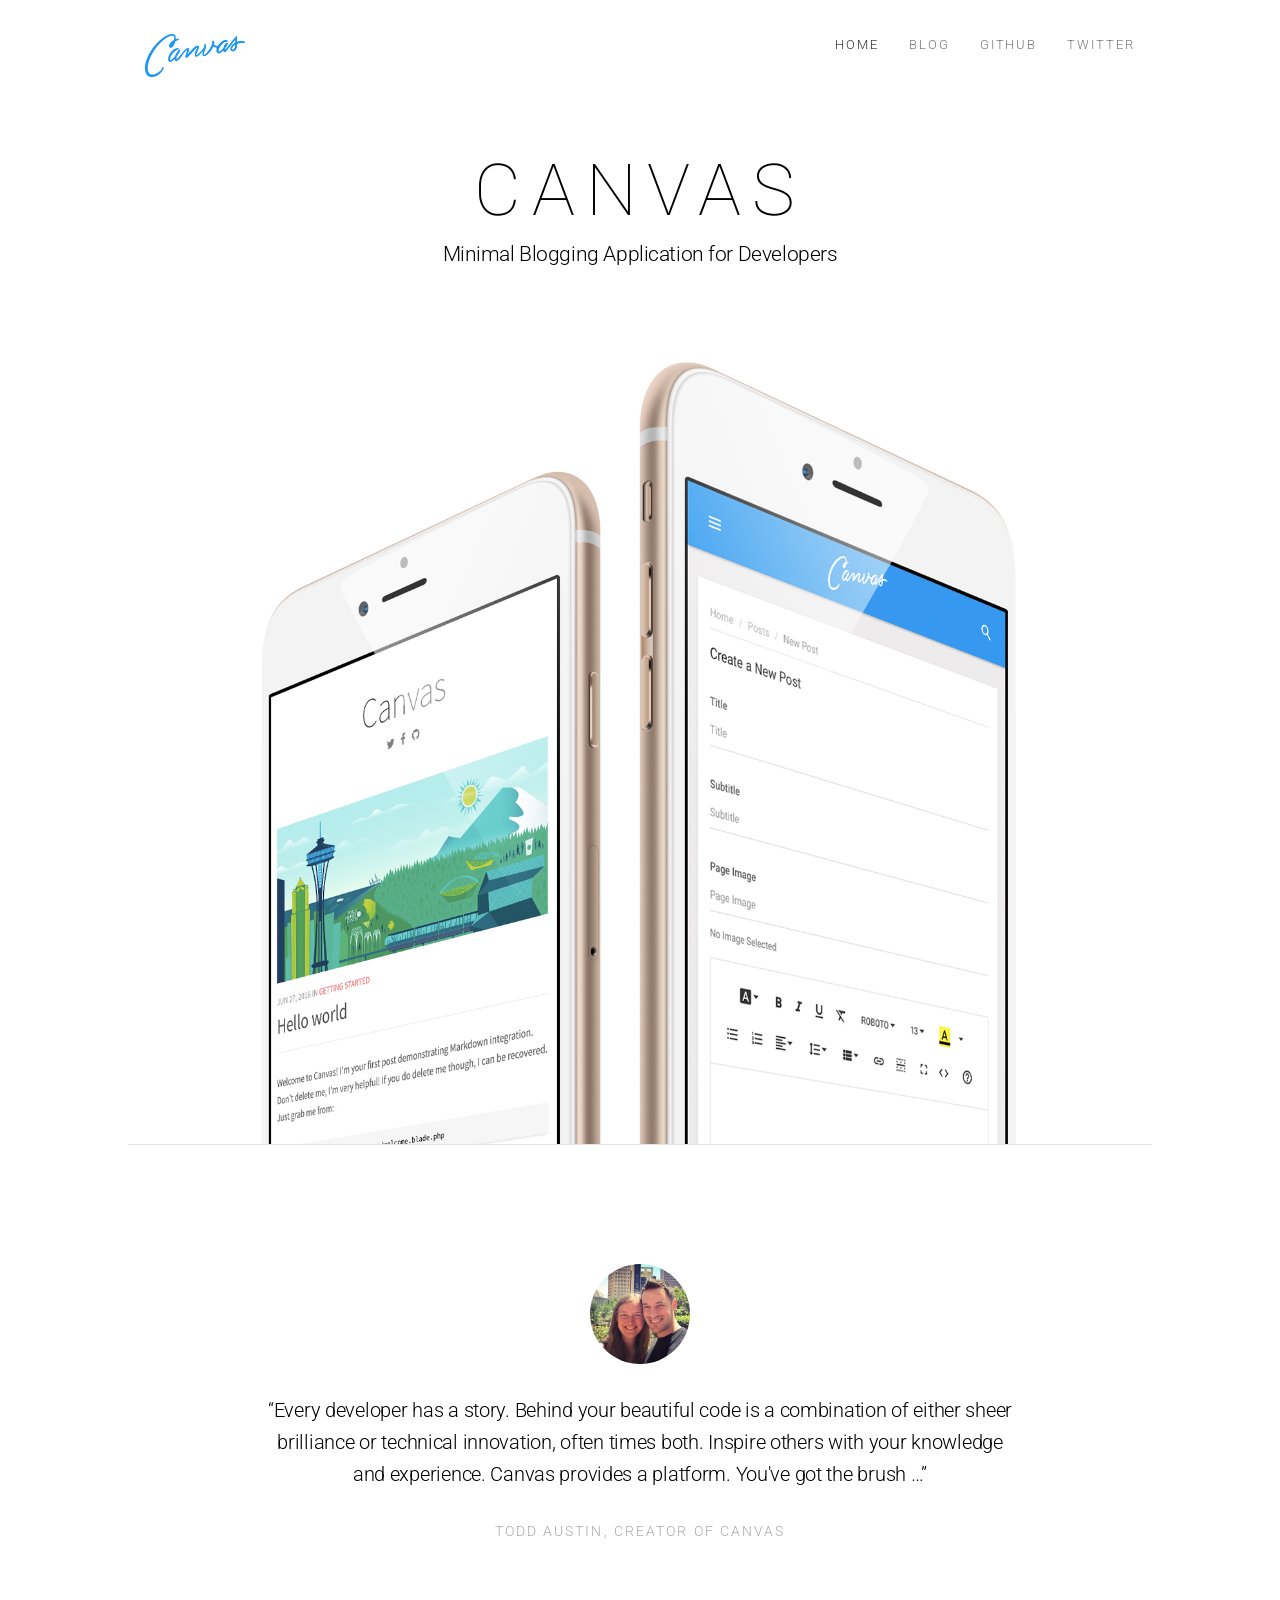
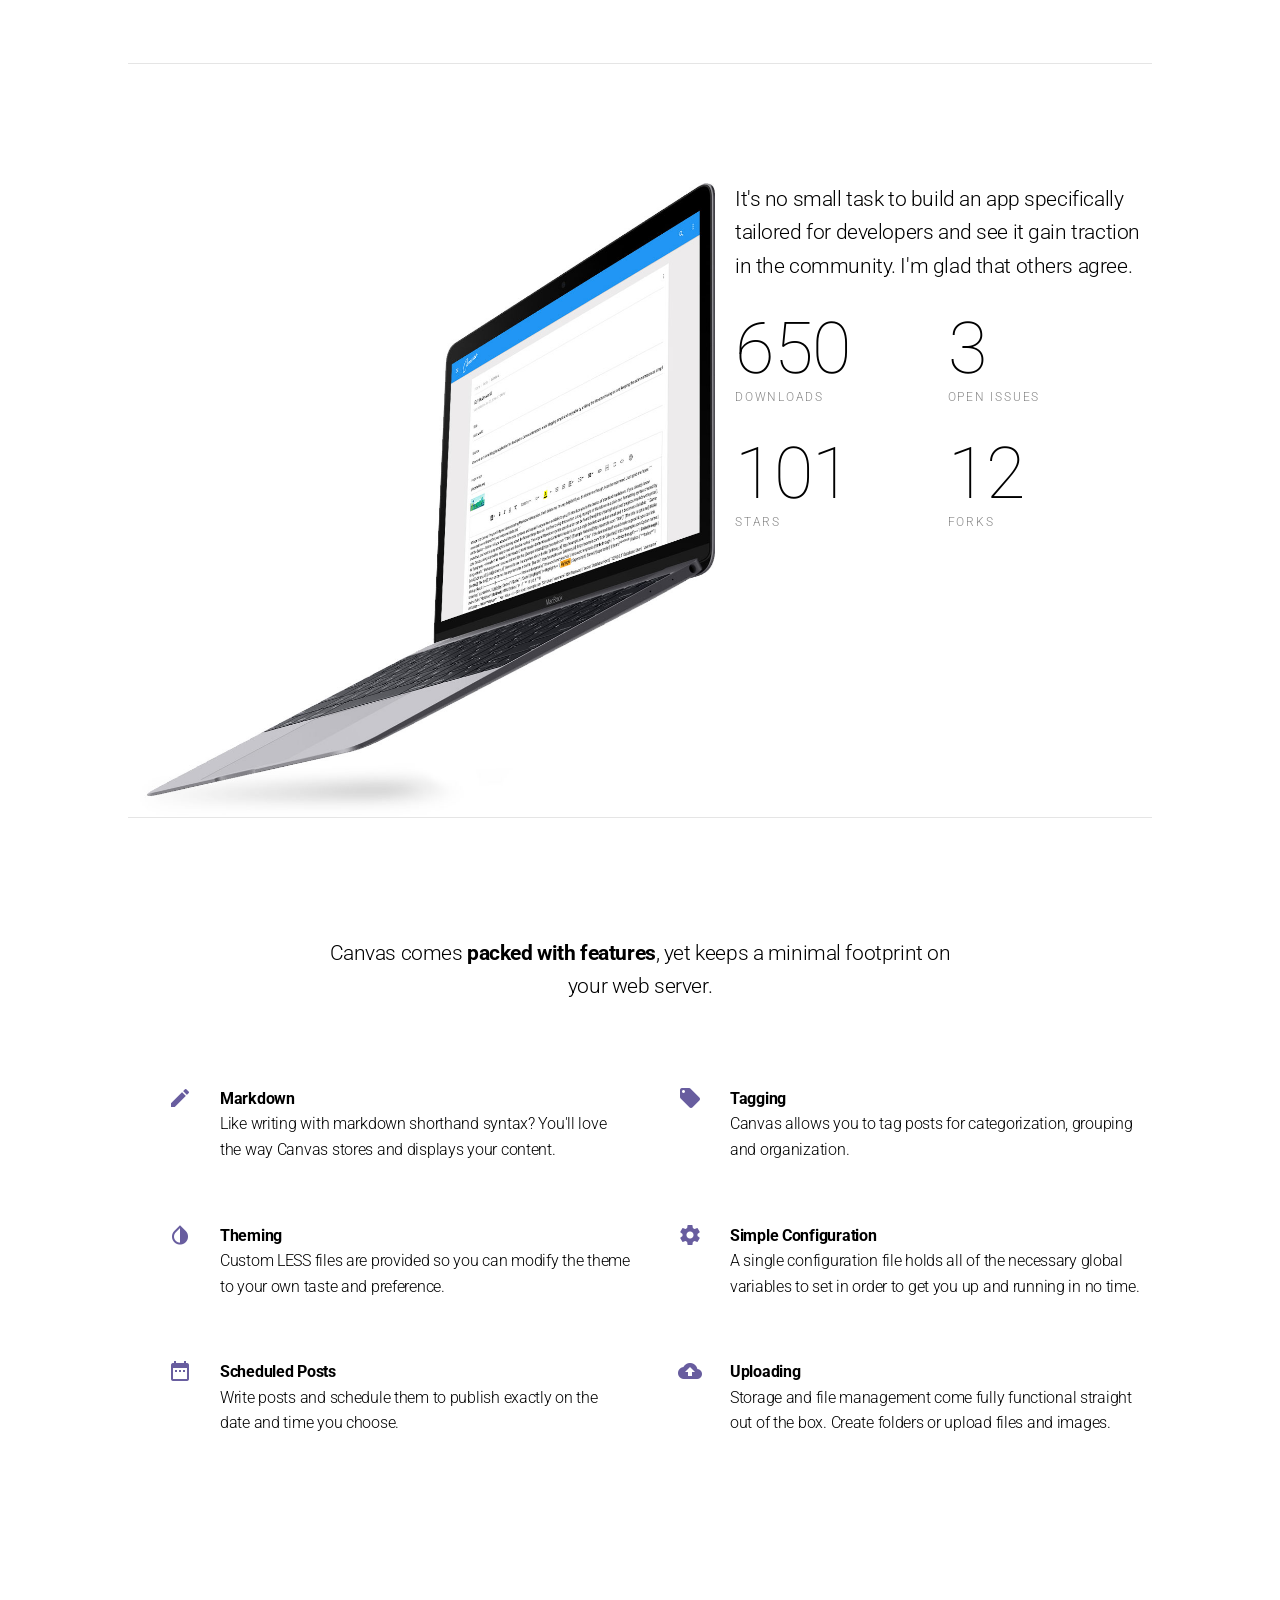
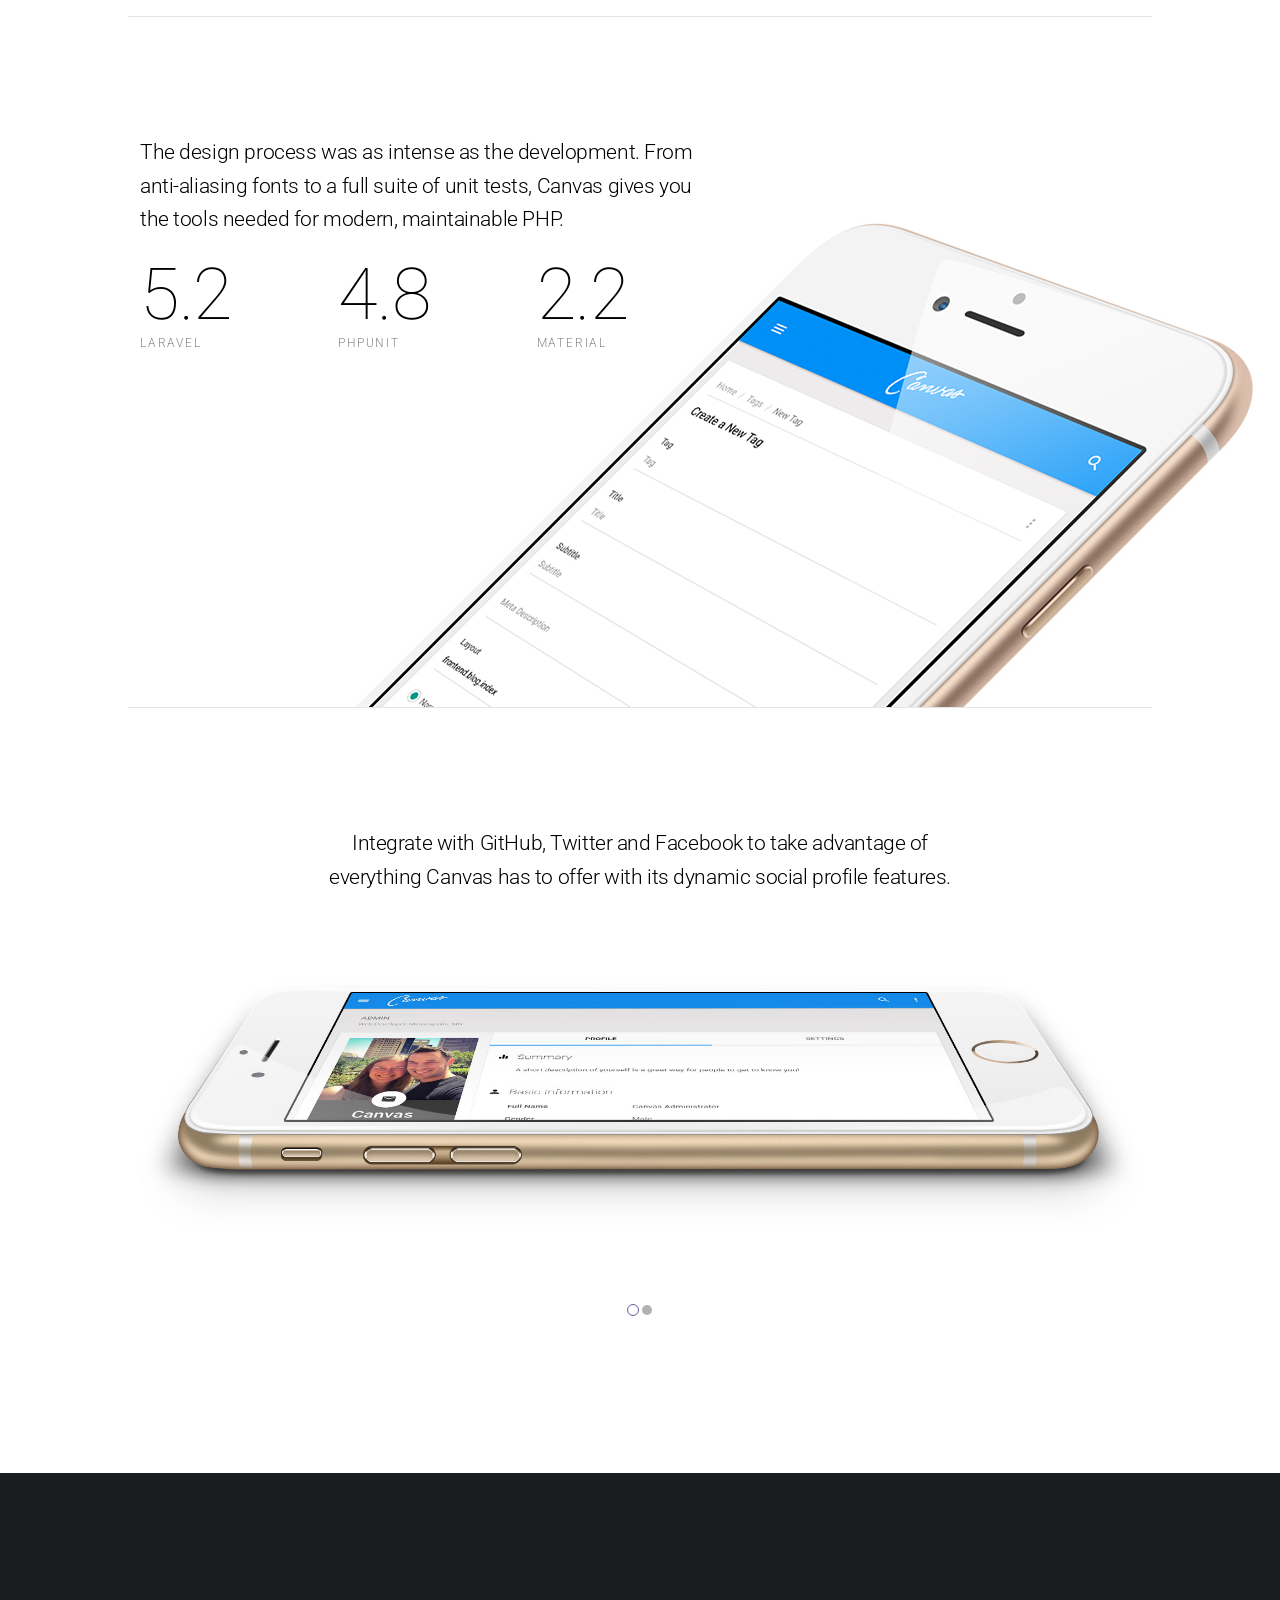
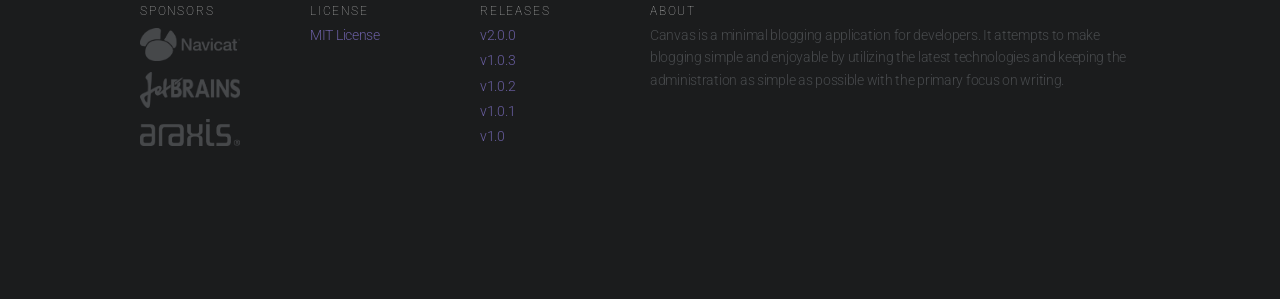
==== index.html @ 2477487a "Adds ga tracking code" ====
<!DOCTYPE html>
<html lang="en">
<head>
    <meta charset="utf-8">
    <meta http-equiv="X-UA-Compatible" content="IE=edge">
    <meta name="viewport" content="width=device-width, initial-scale=1, user-scalable=no">
    <meta name="description" content="">
    <meta name="keywords" content="">
    <meta name="author" content="Todd Austin">
    <title>Canvas</title>
    <link href="http://fonts.googleapis.com/css?family=Roboto:100,300,400,700" rel="stylesheet">
    <link href="https://fonts.googleapis.com/icon?family=Material+Icons" rel="stylesheet">
    <link href="css/toolkit-minimal.css" rel="stylesheet">
    <link href="css/application-minimal.css" rel="stylesheet">
</head>
<body>
<nav class="dt qf py tu eu app-navbar">
    <div class="e">
        <div class="pv">
            <button type="button" class="pz collapsed p-x-0" data-toggle="collapse" data-target="#navbar-collapse">
                <span class="ee">Toggle navigation</span>
                <span class="qa"></span>
                <span class="qa"></span>
                <span class="qa"></span>
            </button>
            <a class="l" href="http://austintoddj.github.io/Canvas">
                <img src="img/canvas-logo.gif" style="width: 100px">
            </a>
        </div>
        <div class="pw collapse" id="navbar-collapse">
            <ul class="nav navbar-nav pk">
                <li class="active">
                    <a href="http://austintoddj.github.io/Canvas">Home</a>
                </li>
                <li>
                    <a href="http://toddaustin.io/blog">Blog</a>
                </li>
                <li>
                    <a href="http://github.com/austintoddj/Canvas">GitHub</a>
                </li>
                <li>
                    <a href="http://twitter.com/austintoddj">Twitter</a>
                </li>
            </ul>
        </div>
    </div>
</nav>
<div class="k m">
    <div class="e eq">
        <h1 class="apd aqy eu x">Canvas</h1>
        <p class="ak ah anf">Minimal Blogging Application for Developers</p>
        <img src="img/iphones.jpg">
    </div>
</div>
<div class="k aou">
    <div class="e eq t" data-transition="entrance">
        <blockquote class="aqr">
            <img class="ed" src="img/todd.jpg">
            <p>
                “Every developer has a story. Behind your beautiful code is a combination of either sheer brilliance or technical
                innovation, often times both. Inspire others with your knowledge and experience. Canvas provides a platform.
                You've got the brush &hellip;”
            </p>
            <cite>Todd Austin, Creator of Canvas</cite>
        </blockquote>
    </div>
</div>
<div class="k aou ams o">
    <div class="e">
        <div class="c">
            <div class="gp gk">
                <img
                        src="img/macbook-perspective.jpg"
                        class="v"
                        data-transition="entrance">
                <hr class="alp ah amb ul">
            </div>
            <div class="gh gk ta tb">
                <p class="ak">
                    It's no small task to build an app specifically tailored for developers and see it gain traction in the community. I'm glad
                    that others agree.
                </p>
                <div class="c ami">
                    <div class="gj">
                        <div class="ars">
                            <h1 class="aqg apd">650</h1>
                            <span class="aqh">Downloads</span>
                        </div>
                    </div>
                    <div class="gj">
                        <div class="ars">
                            <h1 class="aqg apd">3</h1>
                            <span class="aqh">Open Issues</span>
                        </div>
                    </div>
                </div>
                <div class="c vc">
                    <div class="gj ah">
                        <div class="ars">
                            <h1 class="aqg apd">101</h1>
                            <span class="aqh">Stars</span>
                        </div>
                    </div>
                    <div class="gj ah">
                        <div class="ars">
                            <h1 class="aqg apd">12</h1>
                            <span class="aqh">Forks</span>
                        </div>
                    </div>
                </div>
            </div>
        </div>
    </div>
</div>
<div class="k aou">
    <div class="e">
        <div class="c">
            <div class="gs kj eq ah">
                <p class="ak amb">Canvas comes <strong>packed with features</strong>, yet keeps a minimal footprint on your web server.</p>
            </div>
        </div>
        <div class="c">
            <div class="gk">
                <ul class="do">
                    <li class="ah">
                        <div class="apw ew">
                            <span class="a adc"><i class="material-icons" style="color: rgb(104,93,159)">edit</i></span>
                        </div>
                        <p class="apv alr"><strong>Markdown</strong></p>
                        <p class="apv">
                            Like writing with markdown shorthand syntax? You'll love the way Canvas stores and displays your content.
                        </p>
                    </li>
                    <li class="ah">
                        <div class="apw ew">
                            <span class="a adc"><i class="material-icons" style="color: rgb(104,93,159)">invert_colors</i></span>
                        </div>
                        <p class="apv alr"><strong>Theming</strong></p>
                        <p class="apv">
                            Custom LESS files are provided so you can modify the theme to your own taste and preference.
                        </p>
                    </li>
                    <li class="ah">
                        <div class="apw ew">
                            <span class="a acy"><i class="material-icons" style="color: rgb(104,93,159)">date_range</i></span>
                        </div>
                        <p class="apv alr"><strong>Scheduled Posts</strong></p>
                        <p class="apv">
                            Write posts and schedule them to publish exactly on the date and time you choose.
                        </p>
                    </li>
                </ul>
            </div>
            <div class="gk">
                <ul class="do">
                    <li class="ah">
                        <div class="apw ew">
                            <span class="a yw"><i class="material-icons" style="color: rgb(104,93,159)">local_offer</i></span>
                        </div>
                        <p class="apv alr"><strong>Tagging</strong></p>
                        <p class="apv">
                            Canvas allows you to tag posts for categorization, grouping and organization.
                        </p>
                    </li>
                    <li class="ah">
                        <div class="apw ew">
                            <span class="a acy"><i class="material-icons" style="color: rgb(104,93,159)">settings</i></span>
                        </div>
                        <p class="apv alr"><strong>Simple Configuration</strong></p>
                        <p class="apv">
                            A single configuration file holds all of the necessary global variables to set in order to
                            get you up and running in no time.
                        </p>
                    </li>
                    <li class="ah">
                        <div class="apw ew">
                            <span class="a aay"><i class="material-icons" style="color: rgb(104,93,159)">cloud_upload</i></span>
                        </div>
                        <p class="apv alr"><strong>Uploading</strong></p>
                        <p class="apv">
                            Storage and file management come fully functional straight out of the box. Create
                            folders or upload files and images.
                        </p>
                    </li>
                </ul>
            </div>
        </div>
    </div>
</div>
<div class="k aou aoq ams q">
    <div class="e">
        <div class="c alh">
            <div class="go ta tb">
                <p class="ak">
                    The design process was as intense as the development. From anti-aliasing fonts to a full suite of
                    unit tests, Canvas gives you the tools needed for modern, maintainable PHP.
                </p>
                <div class="c">
                    <div class="gb">
                        <div class="ars">
                            <h1 class="aqg apd">5.2</h1>
                            <span class="aqh">Laravel</span>
                        </div>
                    </div>
                    <div class="gb">
                        <div class="ars">
                            <h1 class="aqg apd">4.8</h1>
                            <span class="aqh">PHPUnit</span>
                        </div>
                    </div>
                    <div class="gb">
                        <div class="ars">
                            <h1 class="aqg apd">2.2</h1>
                            <span class="aqh">Material</span>
                        </div>
                    </div>
                </div>
            </div>
        </div>
    </div>
    <div class="ep r">
        <img src="img/iphone-reverse-perspective.jpg" class="u" data-transition="entrance">
    </div>
</div>
<div class="k aou amt amq amr">
    <div id="carousel-example-generic-2" class="carousel dr slide" data-ride="carousel">
        <ol class="carousel-indicators">
            <li data-target="#carousel-example-generic-2" data-slide-to="0" class="active"></li>
            <li data-target="#carousel-example-generic-2" data-slide-to="1"></li>
        </ol>
        <div class="ea" role="listbox">
            <div class="item active">
                <div class="k">
                    <div class="e">
                        <div class="c">
                            <div class="gs kj">
                                <p class="ak amb eq">
                                    Integrate with GitHub, Twitter and Facebook to take advantage of everything 
                                    Canvas has to offer with its dynamic social profile features.
                                </p>
                            </div>
                        </div>
                        <img class="dy amk p" src="img/iphone-flat-profile.jpg">
                    </div>
                </div>
            </div>
            <div class="item">
                <div class="k">
                    <div class="e">
                        <div class="c">
                            <div class="gs kj">
                                <p class="ak amb eq">
                                    A better experience with every touch. Canvas is custom tailored to fit on any and
                                    every device on the market. Let your fingers do the talking.
                                </p>
                            </div>
                        </div>
                        <img class="dy amk p" src="img/iphone-flat-uploads.jpg">
                    </div>
                </div>
            </div>
        </div>
        <a class="left ua" href="#carousel-example-generic-2" role="button" data-slide="prev">
            <span class="a vk" aria-hidden="true"></span>
            <span class="ee">Previous</span>
        </a>
        <a class="right ua" href="#carousel-example-generic-2" role="button" data-slide="next">
            <span class="a vl" aria-hidden="true"></span>
            <span class="ee">Next</span>
        </a>
    </div>
</div>
<div class="k s">
    <div class="e">
        <div class="c">
            <div class="fu ag">
                <ul class="fh sv">
                    <li><h6 class="eu">Sponsors</h6></li>
                    <li>
                        <a href="http://www.navicat.com" target="_blank"><img src="img/navicat-premium.png" width="100" style="margin-top: 4px"></a>
                    </li>
                    <li>
                        <a href="http://www.jetbrains.com" target="_blank"><img src="img/jetBrains.png" width="100" style="margin-top: 8px"></a>
                    </li>
                    <li>
                        <a href="http://www.araxis.com" target="_blank"><img src="img/araxis-professional.png" width="100" style="margin-top: 8px"></a>
                    </li>
                </ul>
            </div>
            <div class="fu ag">
                <ul class="fh sv">
                    <li><h6 class="eu">License</h6></li>
                    <li><a href="https://opensource.org/licenses/MIT" target="_blank">MIT License</a></li>
                </ul>
            </div>
            <div class="fu ag">
                <ul class="fh sv">
                    <li><h6 class="eu">Releases</h6></li>
                    <li><a href="https://github.com/austintoddj/Canvas/releases/tag/v2.0.0">v2.0.0</a></li>
                    <li><a href="https://github.com/austintoddj/Canvas/releases/tag/v1.0.3">v1.0.3</a></li>
                    <li><a href="https://github.com/austintoddj/Canvas/releases/tag/v1.0.2">v1.0.2</a></li>
                    <li><a href="https://github.com/austintoddj/Canvas/releases/tag/v1.0.1">v1.0.1</a></li>
                    <li><a href="https://github.com/austintoddj/Canvas/releases/tag/v1.0">v1.0</a></li>
                </ul>
            </div>
            <div class="gk">
                <h6 class="eu">About</h6>
                <p>Canvas is a minimal blogging application for developers. It attempts to make blogging simple and enjoyable by utilizing the latest technologies and keeping the administration as simple as possible with the primary focus on writing.</p>
            </div>
        </div>
    </div>
</div>
<script src="js/jquery.min.js"></script>
<script src="js/toolkit.js"></script>
<script src="js/application.js"></script>
<script>
  (function(i,s,o,g,r,a,m){i['GoogleAnalyticsObject']=r;i[r]=i[r]||function(){
  (i[r].q=i[r].q||[]).push(arguments)},i[r].l=1*new Date();a=s.createElement(o),
  m=s.getElementsByTagName(o)[0];a.async=1;a.src=g;m.parentNode.insertBefore(a,m)
  })(window,document,'script','https://www.google-analytics.com/analytics.js','ga');

  ga('create', 'UA-80244014-1', 'auto');
  ga('send', 'pageview');

</script>
</body>
</html>
---- css/application-minimal.css ----
/*
 * Minimal Application level overrides
 * (things that dont make sense in a toolkit :)
 * copyright @colossal 2015
 */

.k {
 overflow: hidden;
}


/* navbar */
.app-navbar {
  font-size: 13px;
  letter-spacing: .15em;
}
.app-navbar .l {
  font-size: 13px;
}


/* intro block */
.m {
  padding-top: 20px;
}
.m img {
  width: 80%;
  margin-bottom: -45%;
}

/* block img */
.n img,
.o img {
  width: 100%;
}
@media (max-width: 480px) {
  .p {
    transform: scale(1.5) !important;
  }
}

/* stats hr */
.o hr {
  width: calc(80% + 60px);
}

/* design block */
.q > .e > .c {
  z-index: 2;
}

.r {
  margin-top: -60px;
  margin-left: -450px;
  float: left;
  width: 100%;
}

@media (min-width: 768px) {
  .r {
    margin-top: -220px;
    margin-left: 0;
  }
}

/* footer block */
.s {
  background-color: rgb(27, 28, 29);
  color: #444;
  color: rgba(116, 119, 123, .5);
}


/* transforms */
.t {
  -webkit-transform: translateY(15px);
      -ms-transform: translateY(15px);
          transform: translateY(15px);
}
.u {
  -webkit-transform: translateY(50px);
      -ms-transform: translateY(50px);
          transform: translateY(50px);
}
.v {
  -webkit-transform: translateY(5%);
      -ms-transform: translateY(5%);
          transform: translateY(5%);
}
.w {
  -webkit-transform: translateY(10%);
      -ms-transform: translateY(10%);
          transform: translateY(10%);
}


/* brand */

@media (max-width: 400px) {
  .x {
    font-size: 46px !important;
  }
}
@media (max-width: 350px) {
  .x {
    font-size: 42px !important;
  }
}
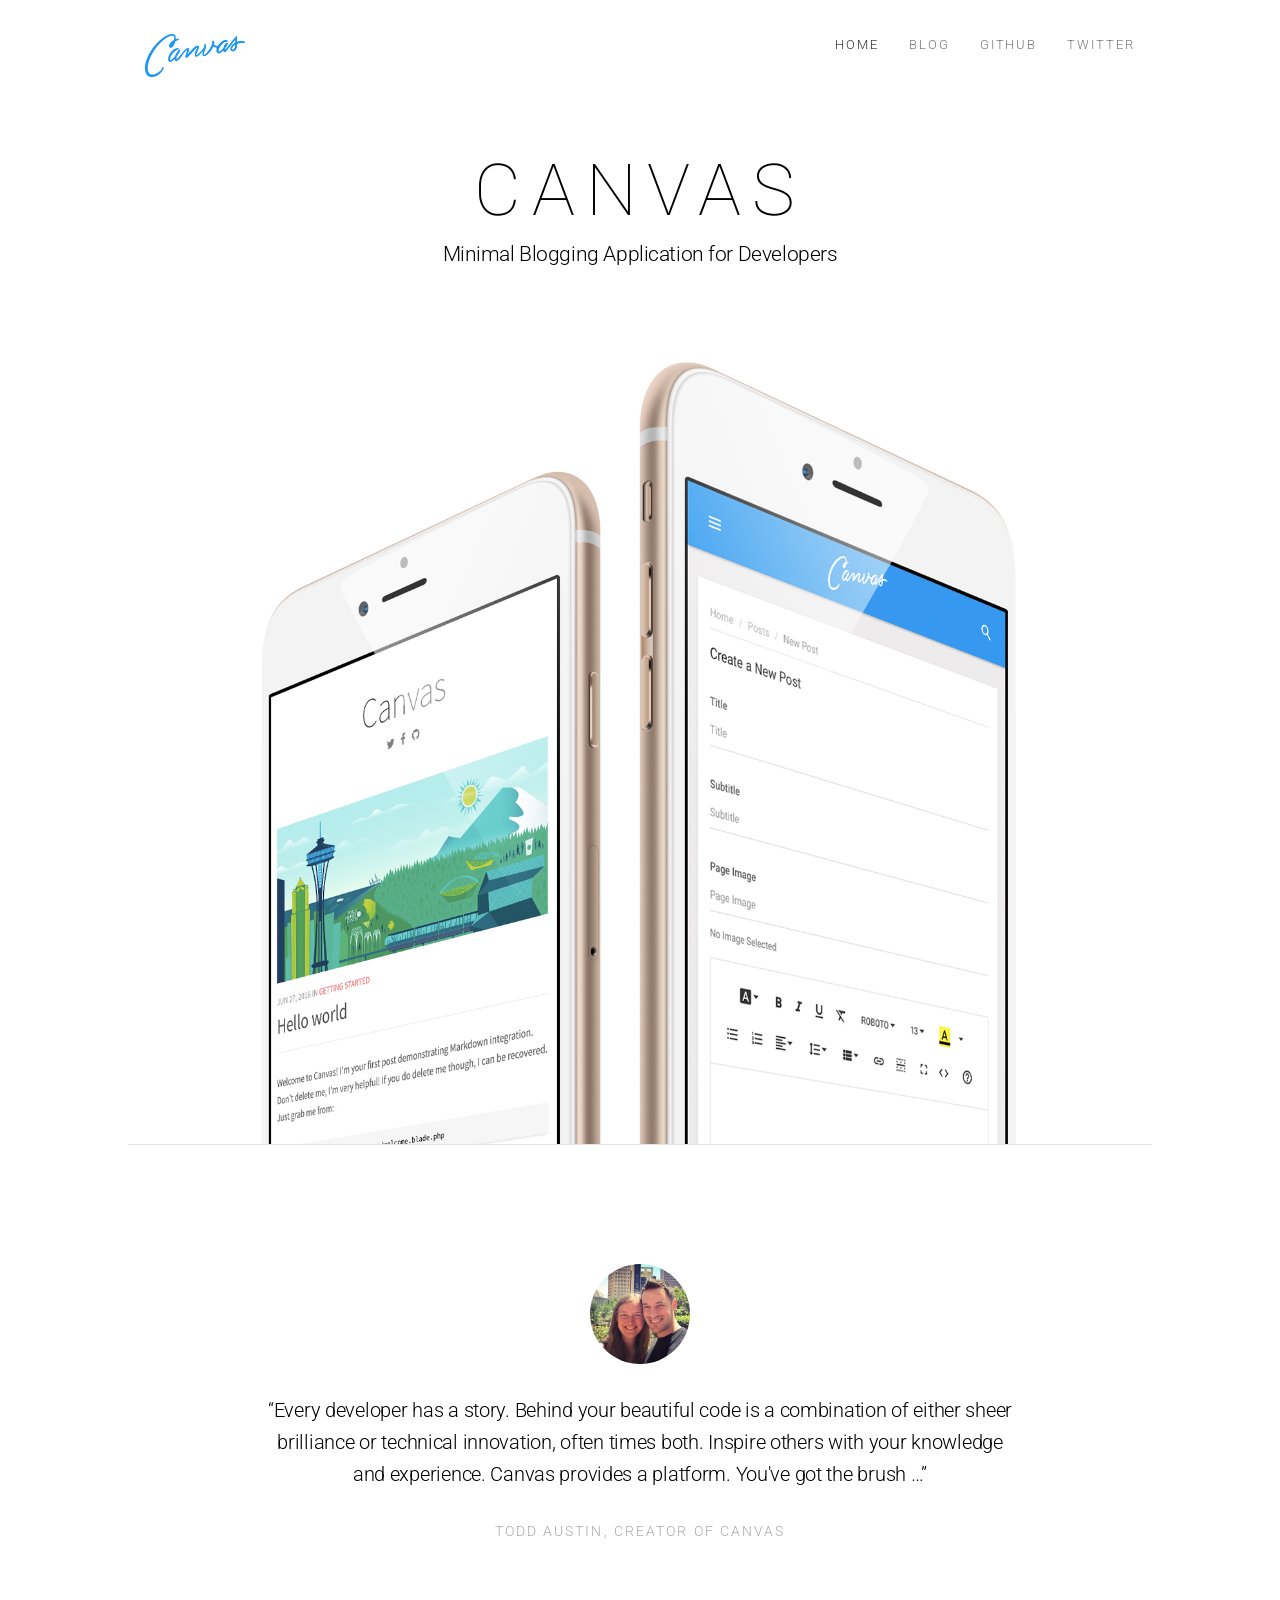
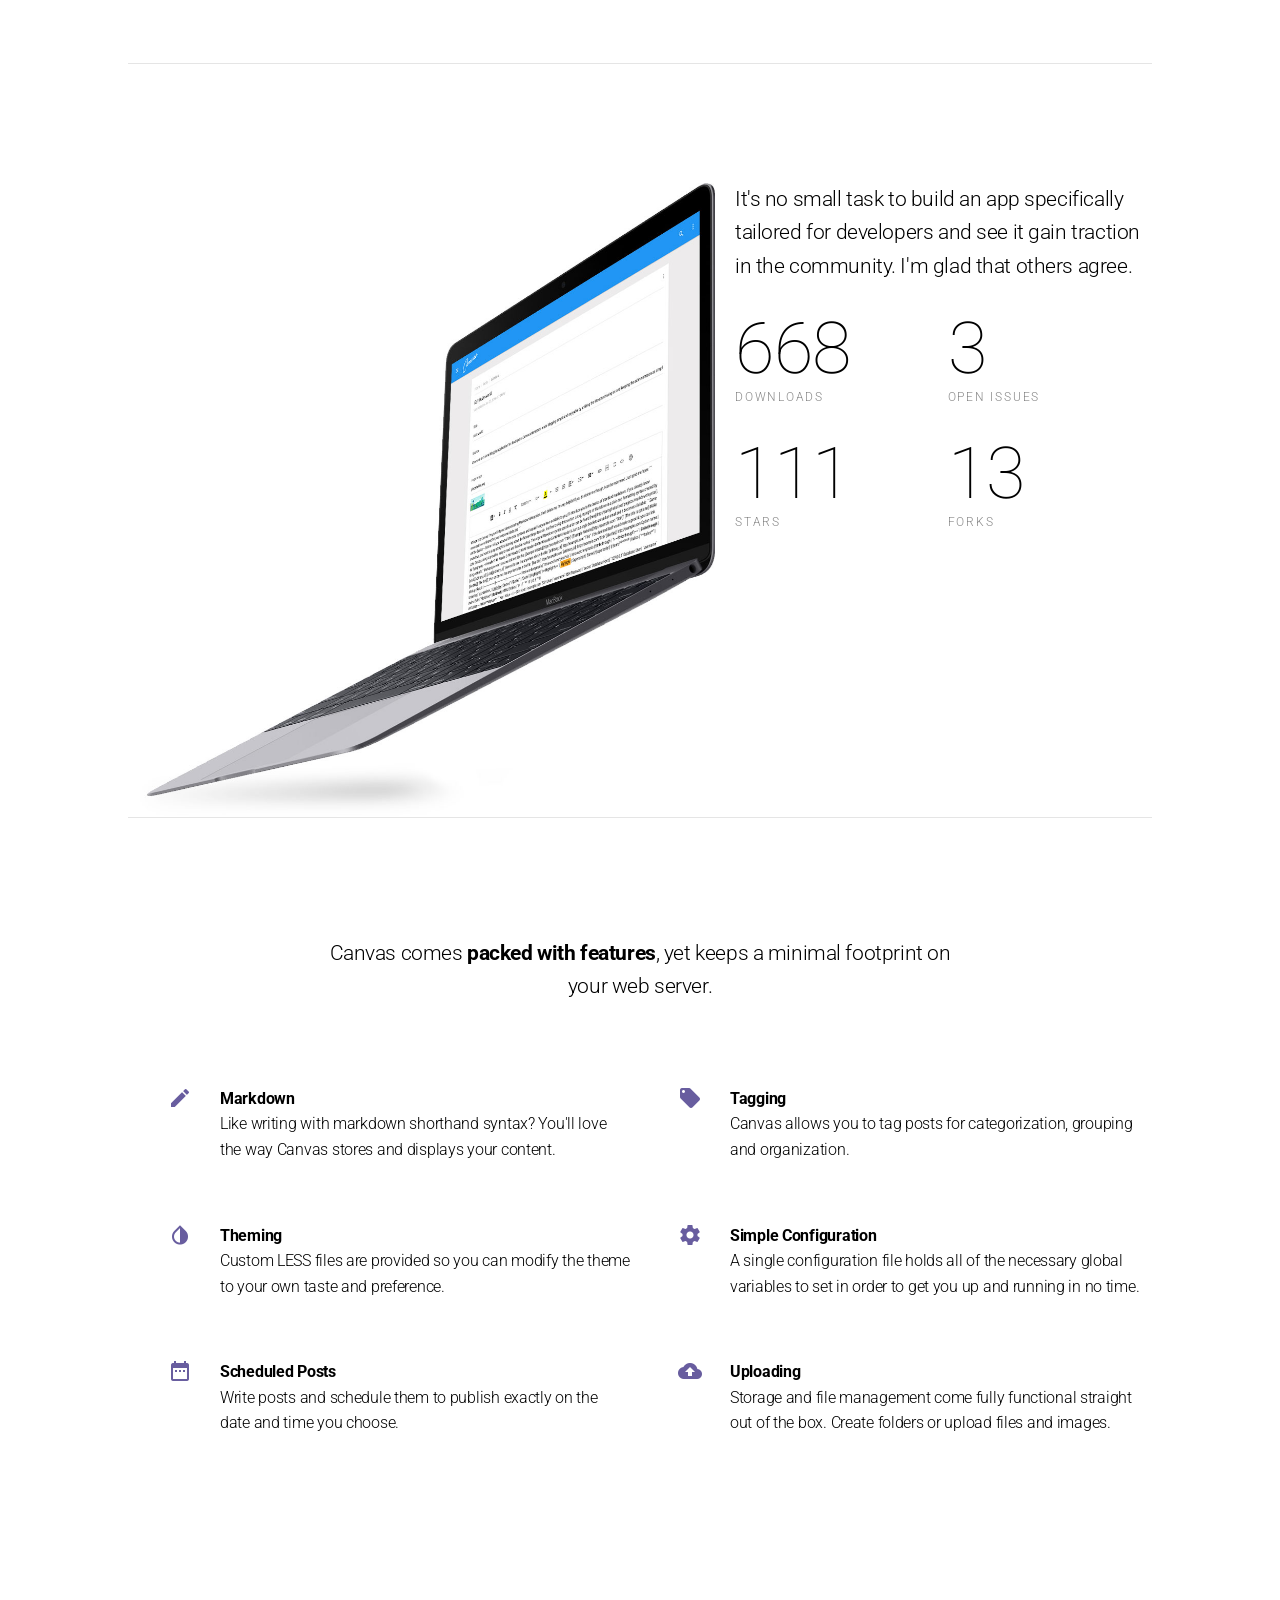
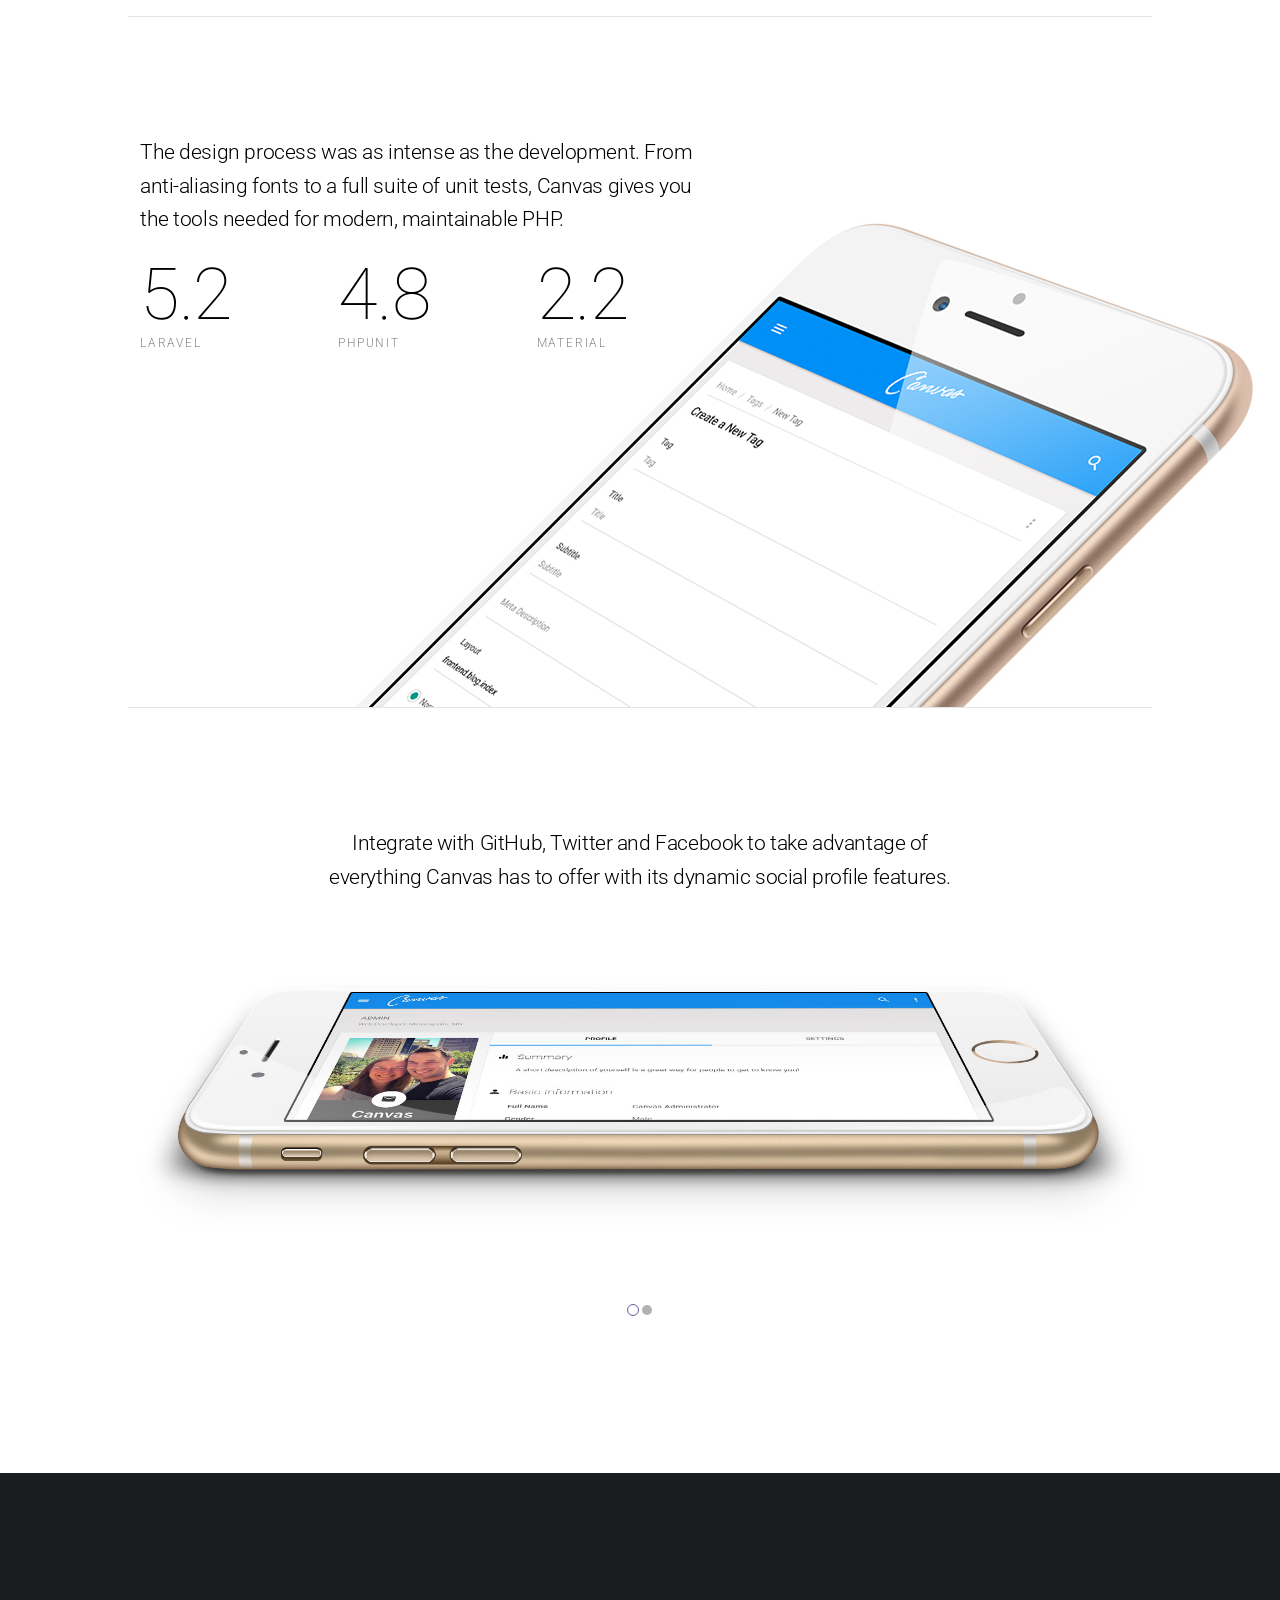
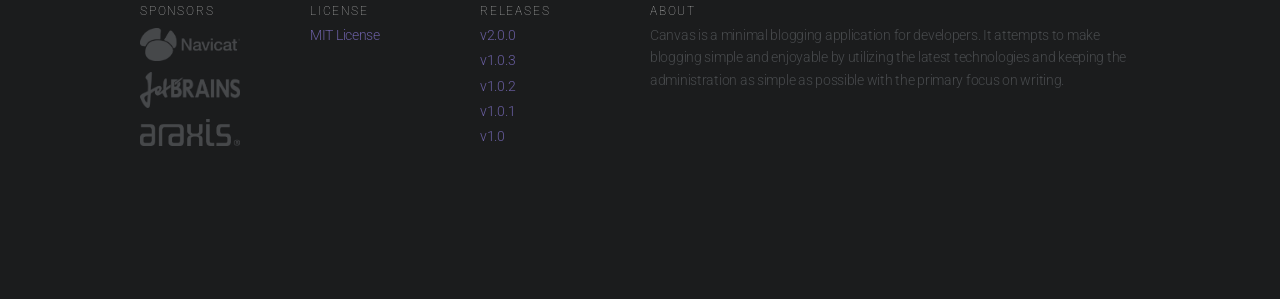
==== commit c6351b9f: "Update index.html" ====
--- a/index.html
+++ b/index.html
@@ -83,7 +83,7 @@
                 <div class="c ami">
                     <div class="gj">
                         <div class="ars">
-                            <h1 class="aqg apd">650</h1>
+                            <h1 class="aqg apd">668</h1>
                             <span class="aqh">Downloads</span>
                         </div>
                     </div>
@@ -97,13 +97,13 @@
                 <div class="c vc">
                     <div class="gj ah">
                         <div class="ars">
-                            <h1 class="aqg apd">101</h1>
+                            <h1 class="aqg apd">111</h1>
                             <span class="aqh">Stars</span>
                         </div>
                     </div>
                     <div class="gj ah">
                         <div class="ars">
-                            <h1 class="aqg apd">12</h1>
+                            <h1 class="aqg apd">13</h1>
                             <span class="aqh">Forks</span>
                         </div>
                     </div>
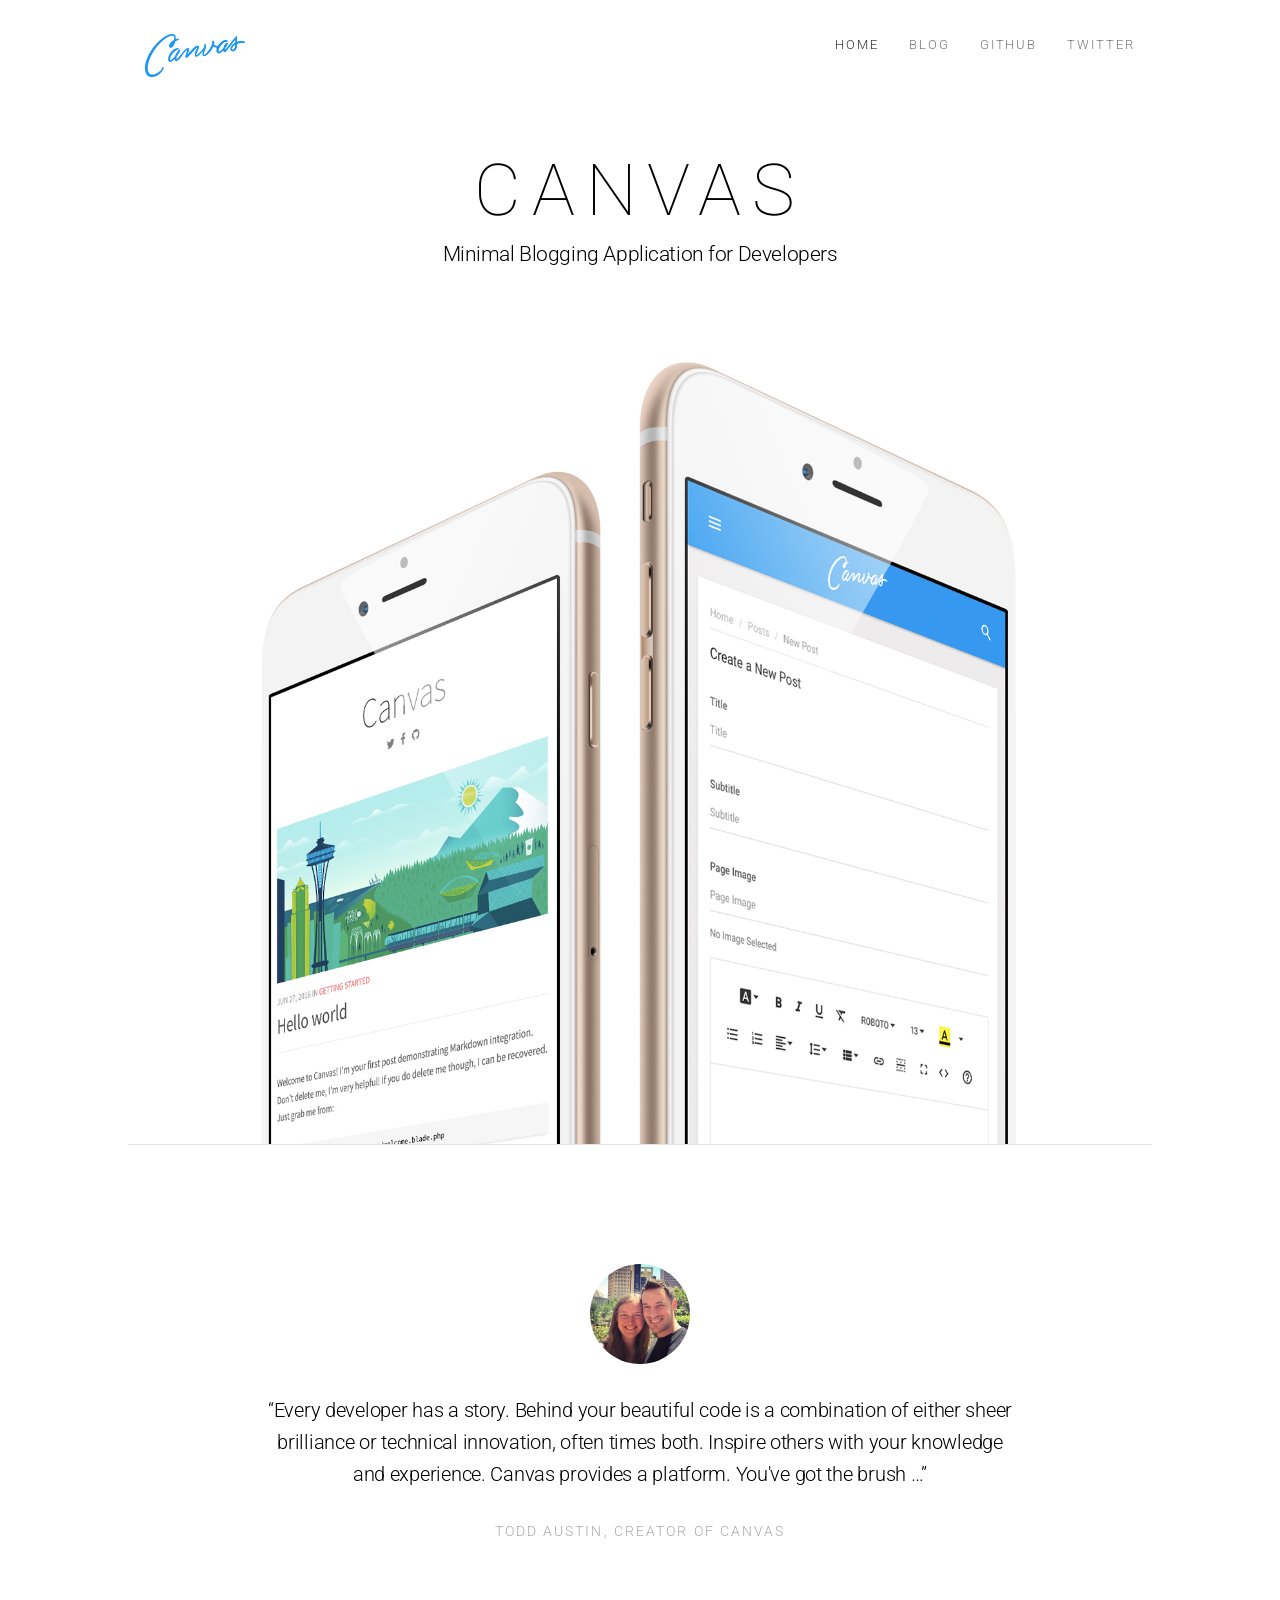
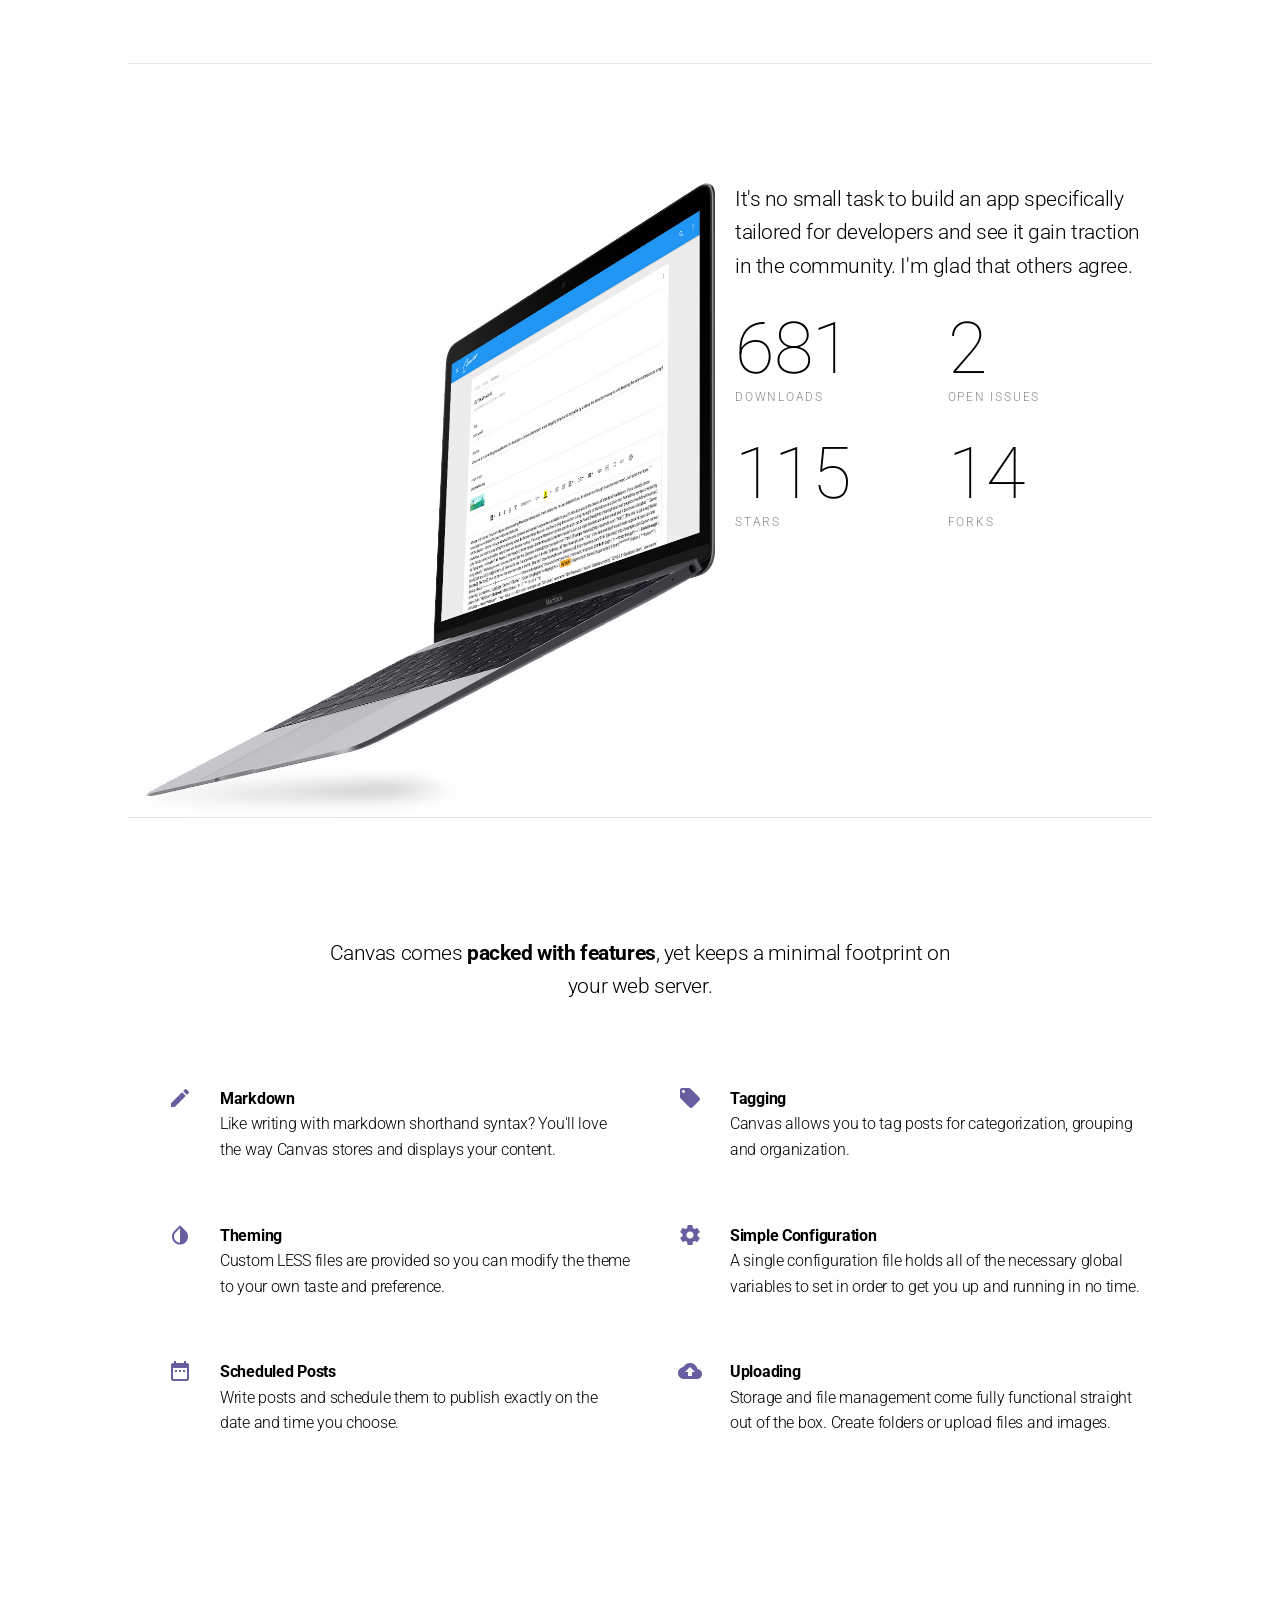
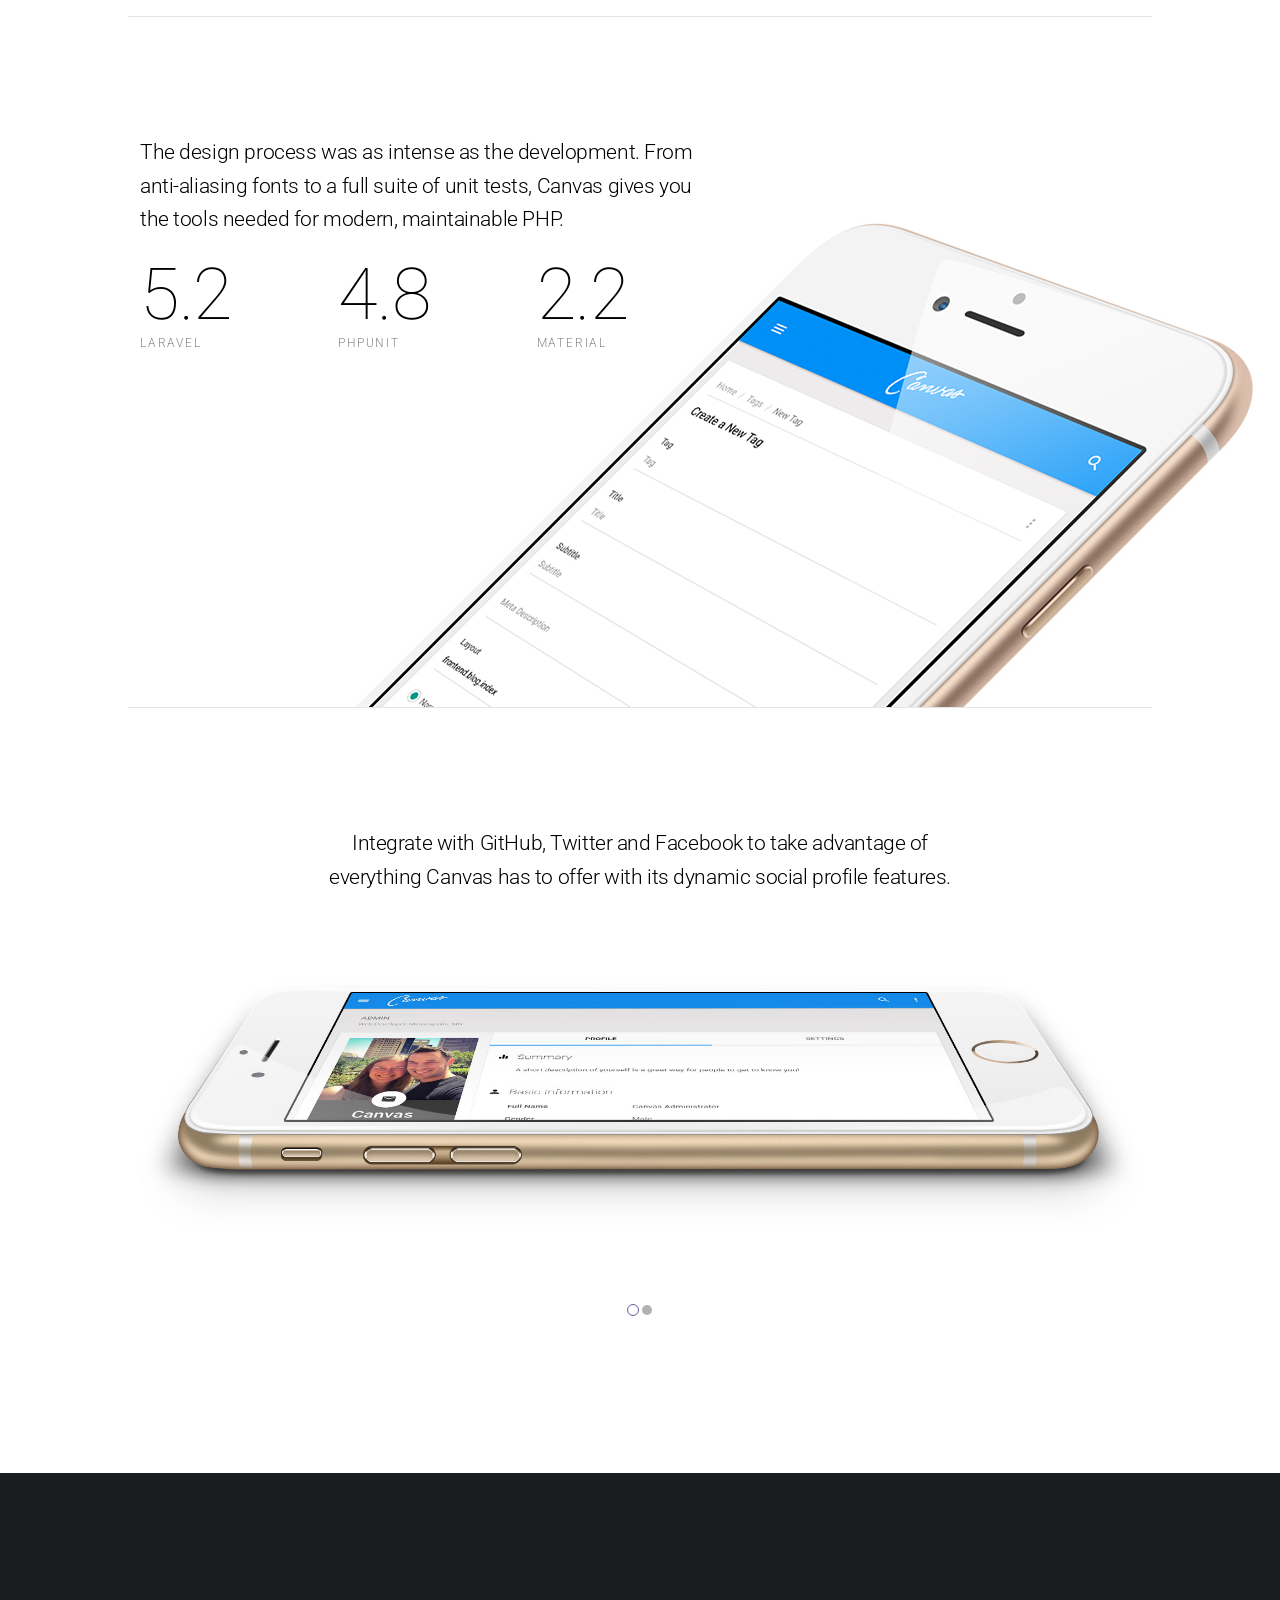
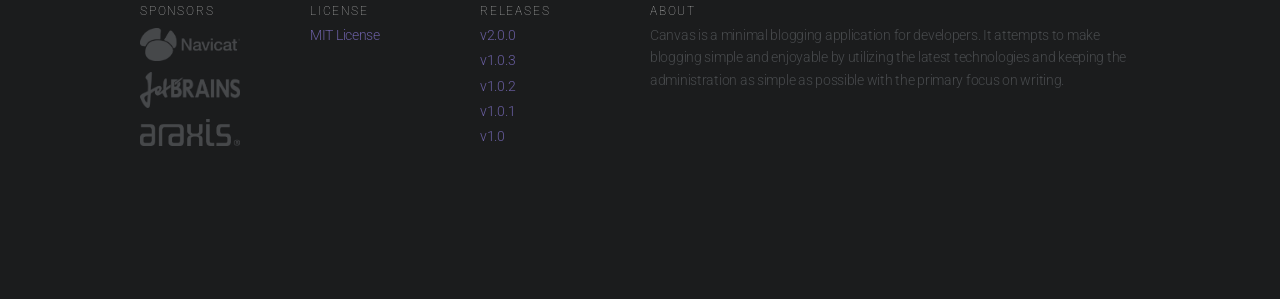
==== commit bb8c4807: "Update index.html" ====
--- a/index.html
+++ b/index.html
@@ -83,13 +83,13 @@
                 <div class="c ami">
                     <div class="gj">
                         <div class="ars">
-                            <h1 class="aqg apd">668</h1>
+                            <h1 class="aqg apd">681</h1>
                             <span class="aqh">Downloads</span>
                         </div>
                     </div>
                     <div class="gj">
                         <div class="ars">
-                            <h1 class="aqg apd">3</h1>
+                            <h1 class="aqg apd">2</h1>
                             <span class="aqh">Open Issues</span>
                         </div>
                     </div>
@@ -97,13 +97,13 @@
                 <div class="c vc">
                     <div class="gj ah">
                         <div class="ars">
-                            <h1 class="aqg apd">111</h1>
+                            <h1 class="aqg apd">115</h1>
                             <span class="aqh">Stars</span>
                         </div>
                     </div>
                     <div class="gj ah">
                         <div class="ars">
-                            <h1 class="aqg apd">13</h1>
+                            <h1 class="aqg apd">14</h1>
                             <span class="aqh">Forks</span>
                         </div>
                     </div>
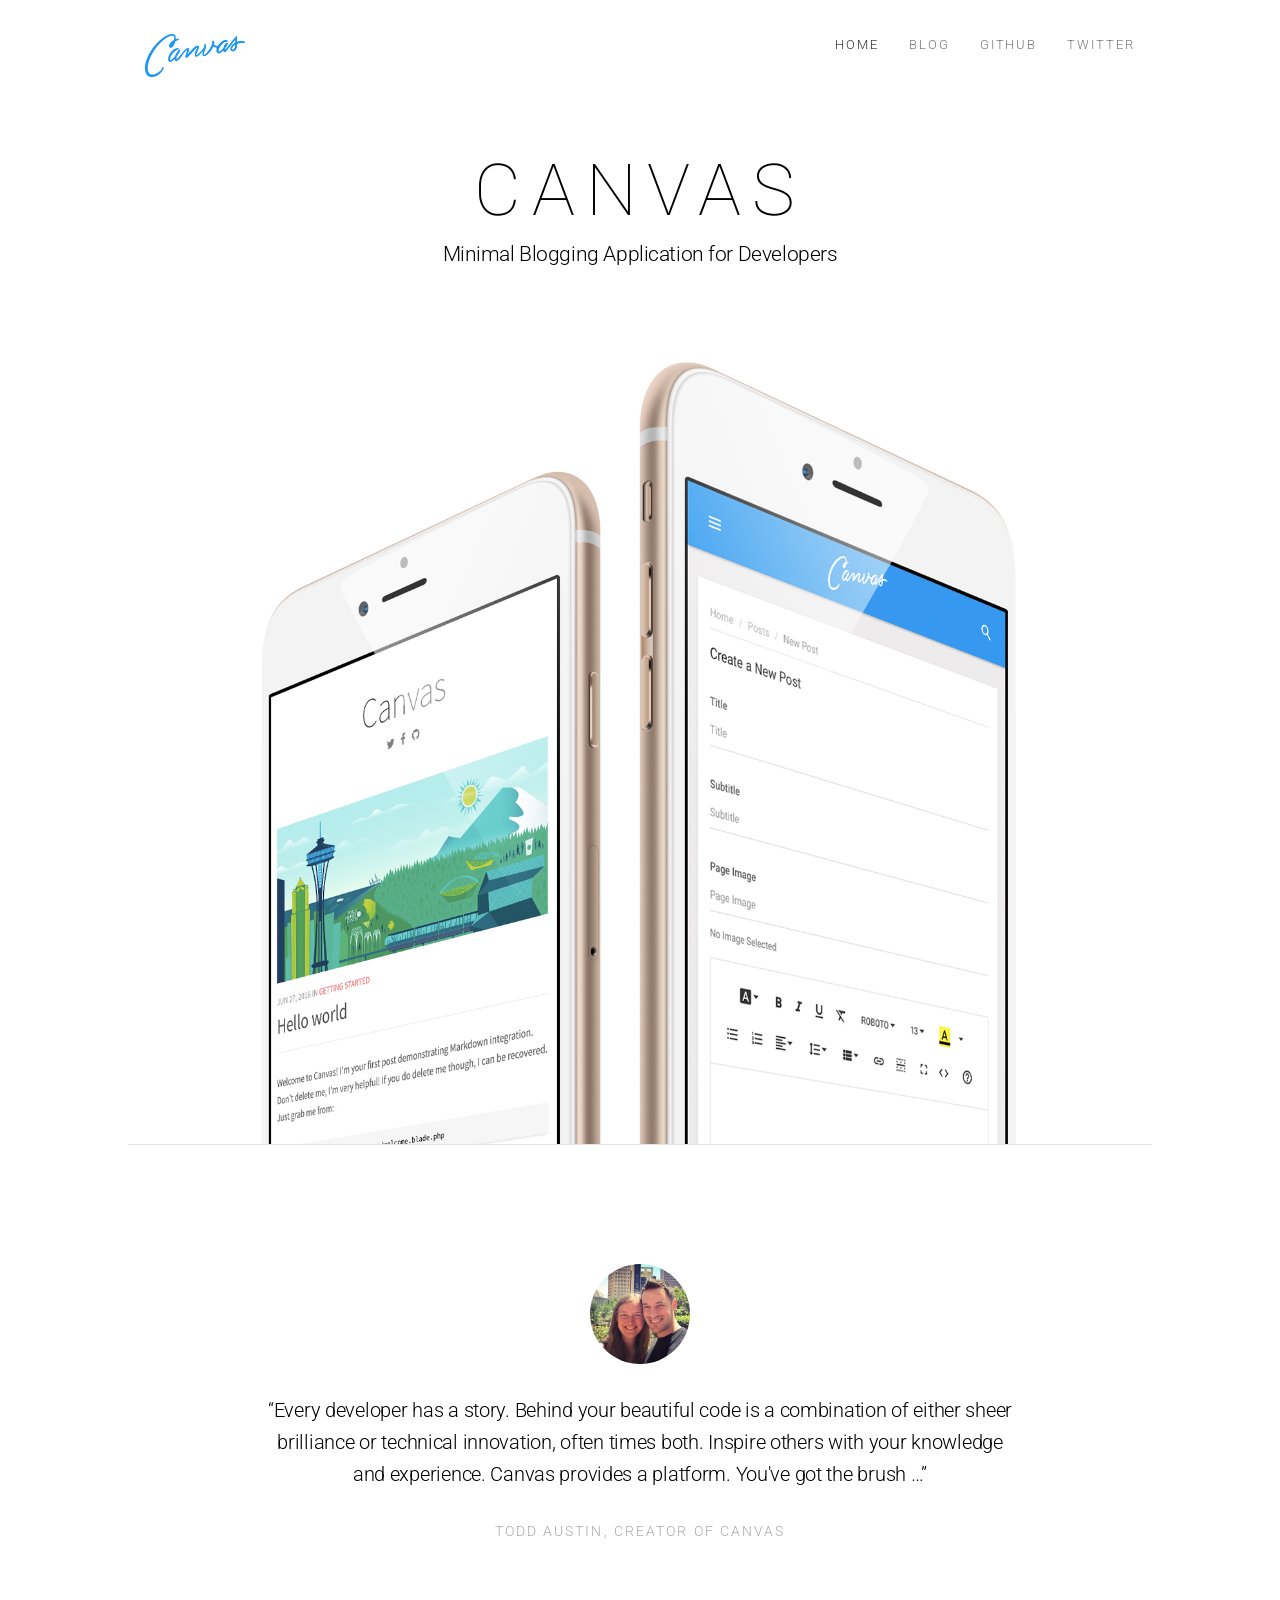
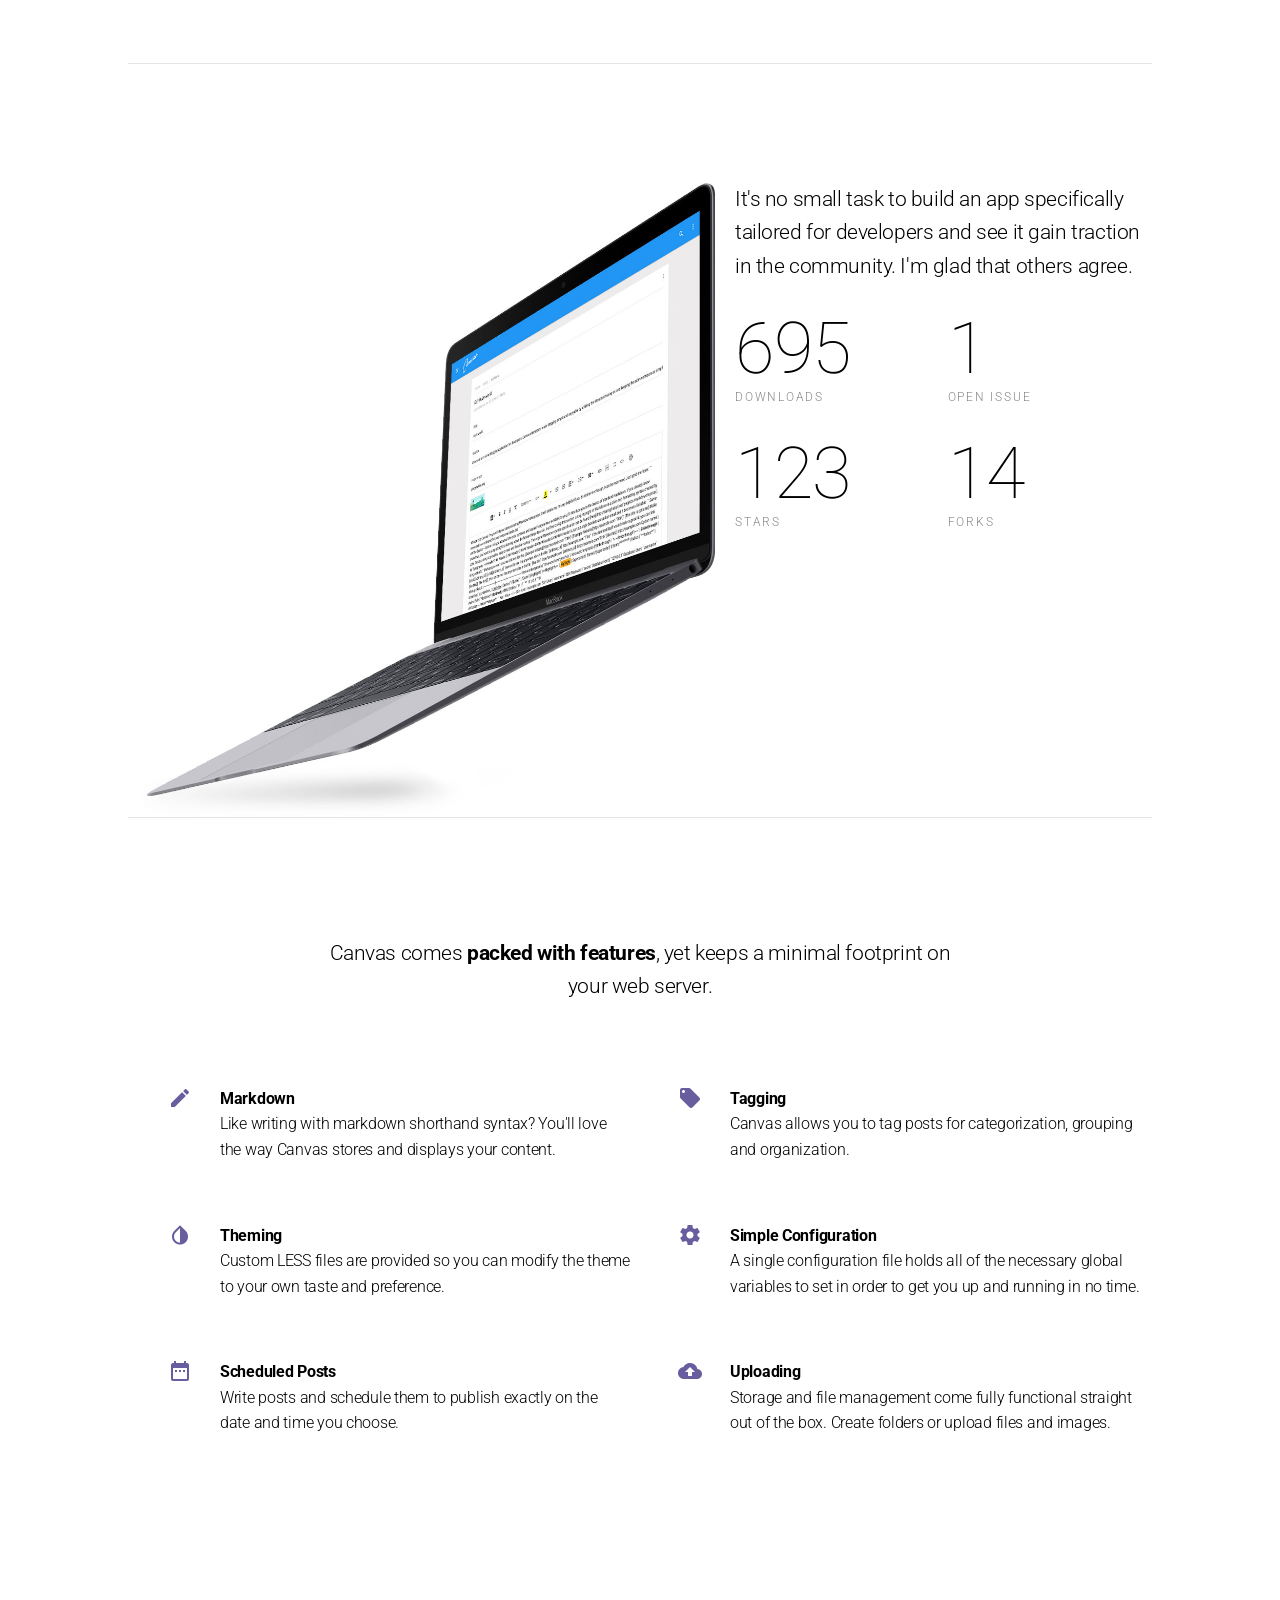
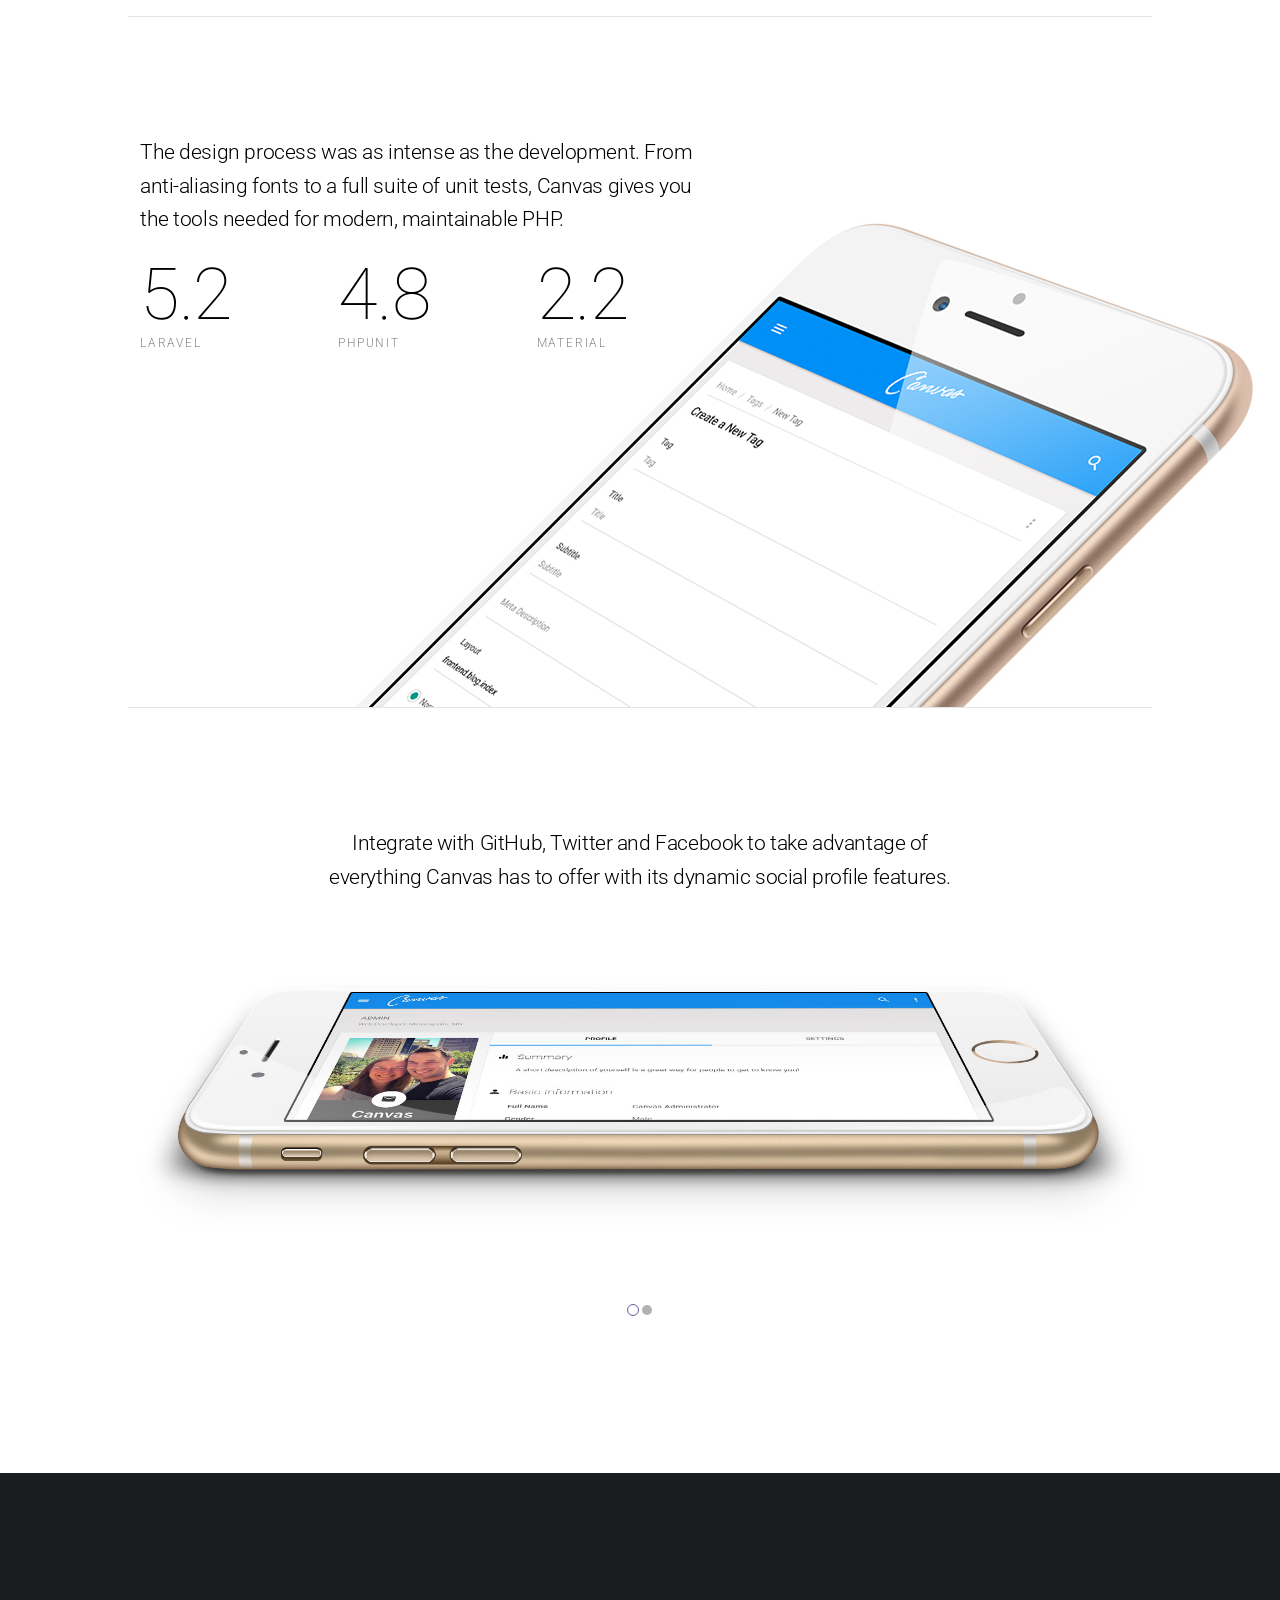
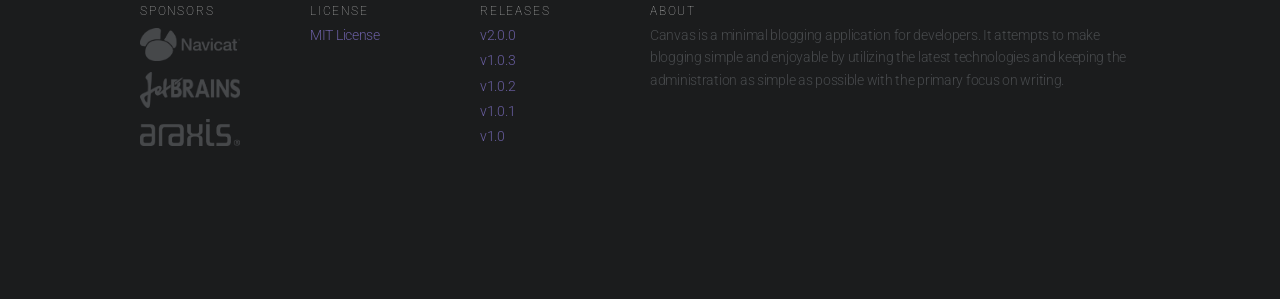
==== commit 3327b472: "Update index.html" ====
--- a/index.html
+++ b/index.html
@@ -83,21 +83,21 @@
                 <div class="c ami">
                     <div class="gj">
                         <div class="ars">
-                            <h1 class="aqg apd">681</h1>
+                            <h1 class="aqg apd">695</h1>
                             <span class="aqh">Downloads</span>
                         </div>
                     </div>
                     <div class="gj">
                         <div class="ars">
-                            <h1 class="aqg apd">2</h1>
-                            <span class="aqh">Open Issues</span>
+                            <h1 class="aqg apd">1</h1>
+                            <span class="aqh">Open Issue</span>
                         </div>
                     </div>
                 </div>
                 <div class="c vc">
                     <div class="gj ah">
                         <div class="ars">
-                            <h1 class="aqg apd">115</h1>
+                            <h1 class="aqg apd">123</h1>
                             <span class="aqh">Stars</span>
                         </div>
                     </div>
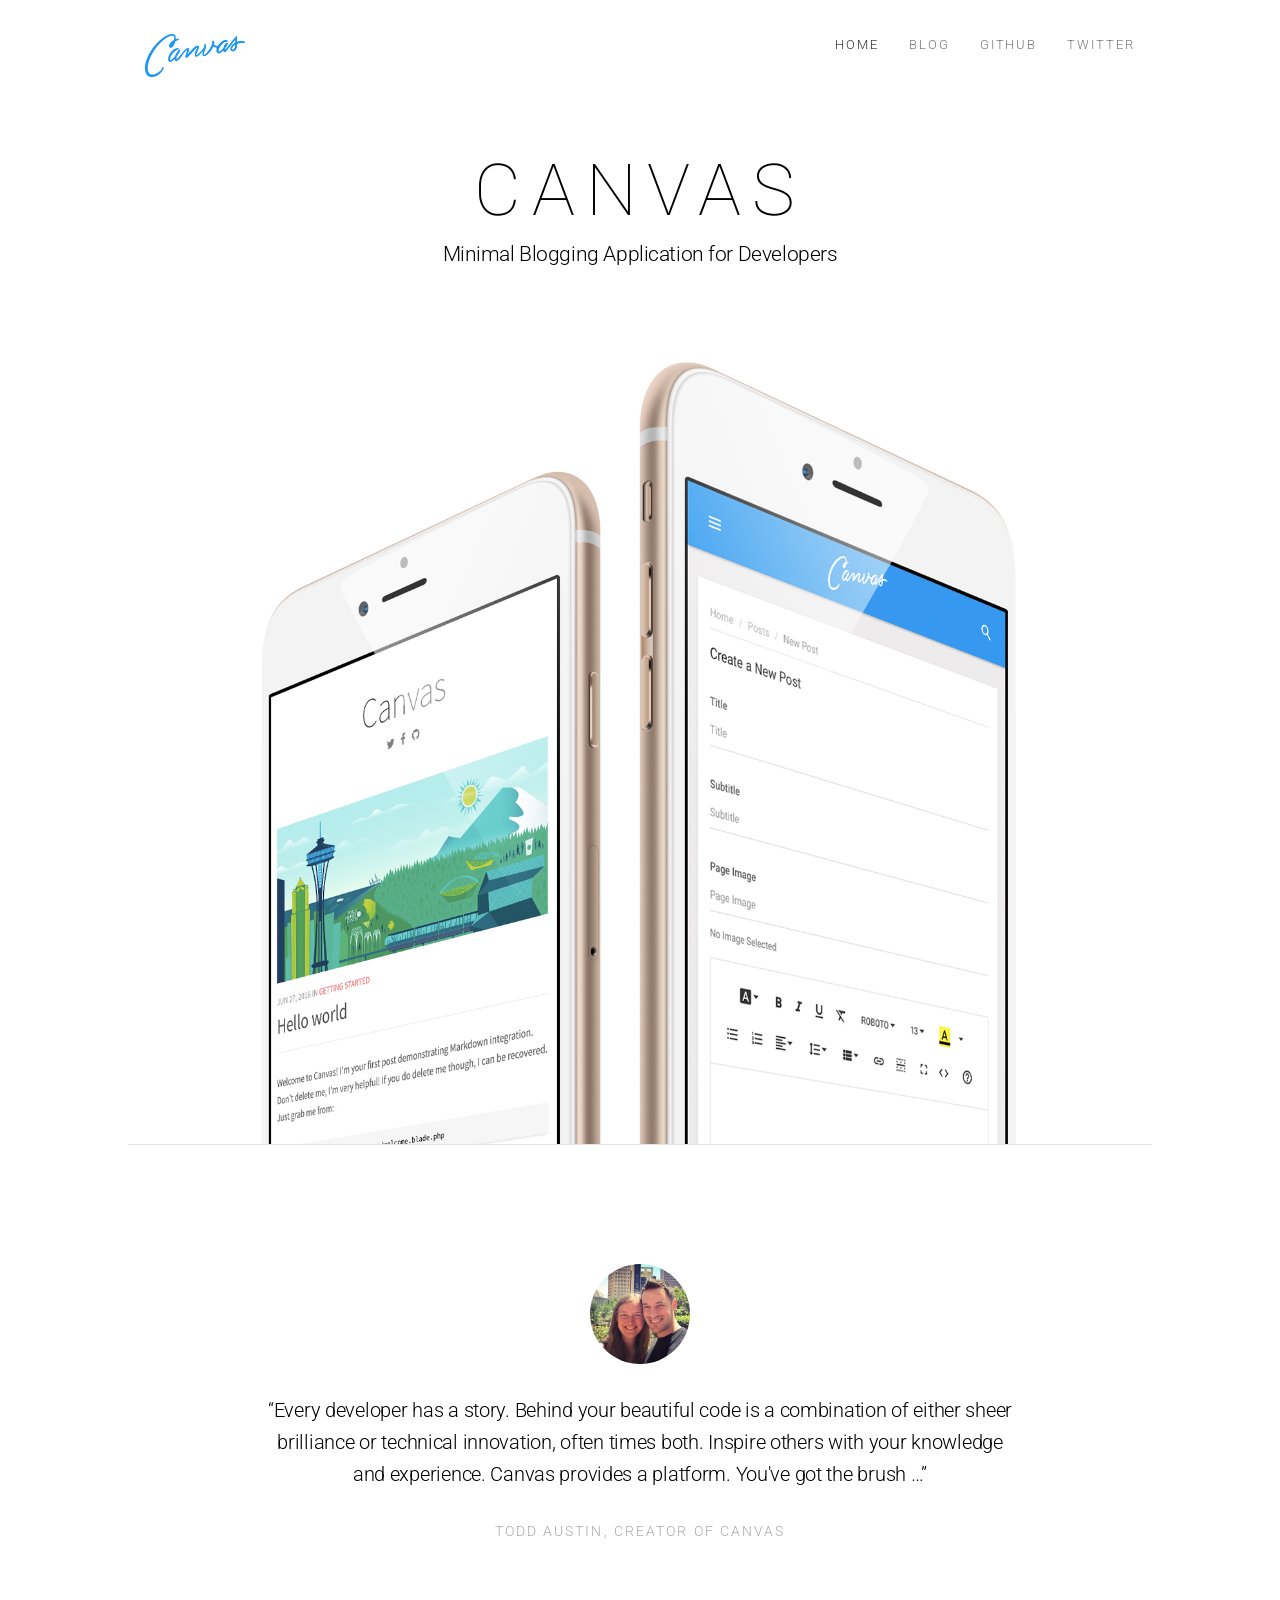
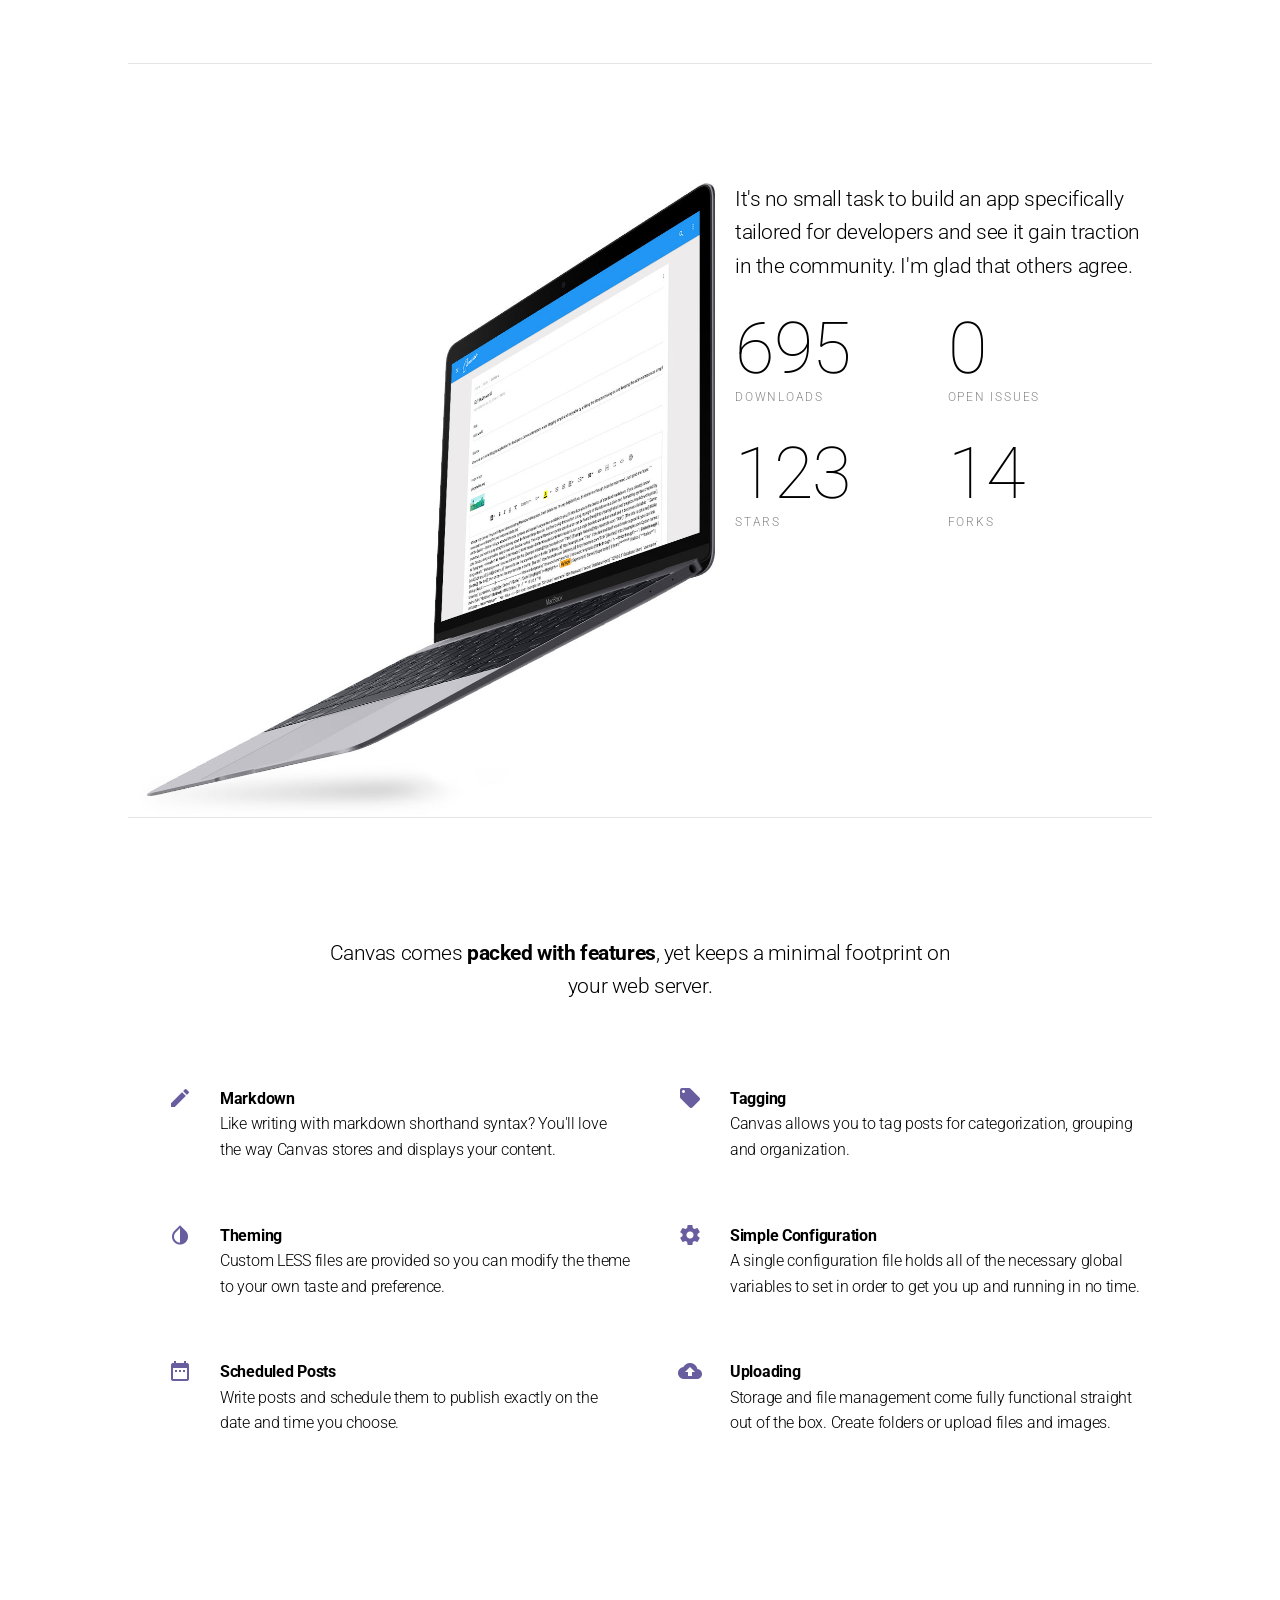
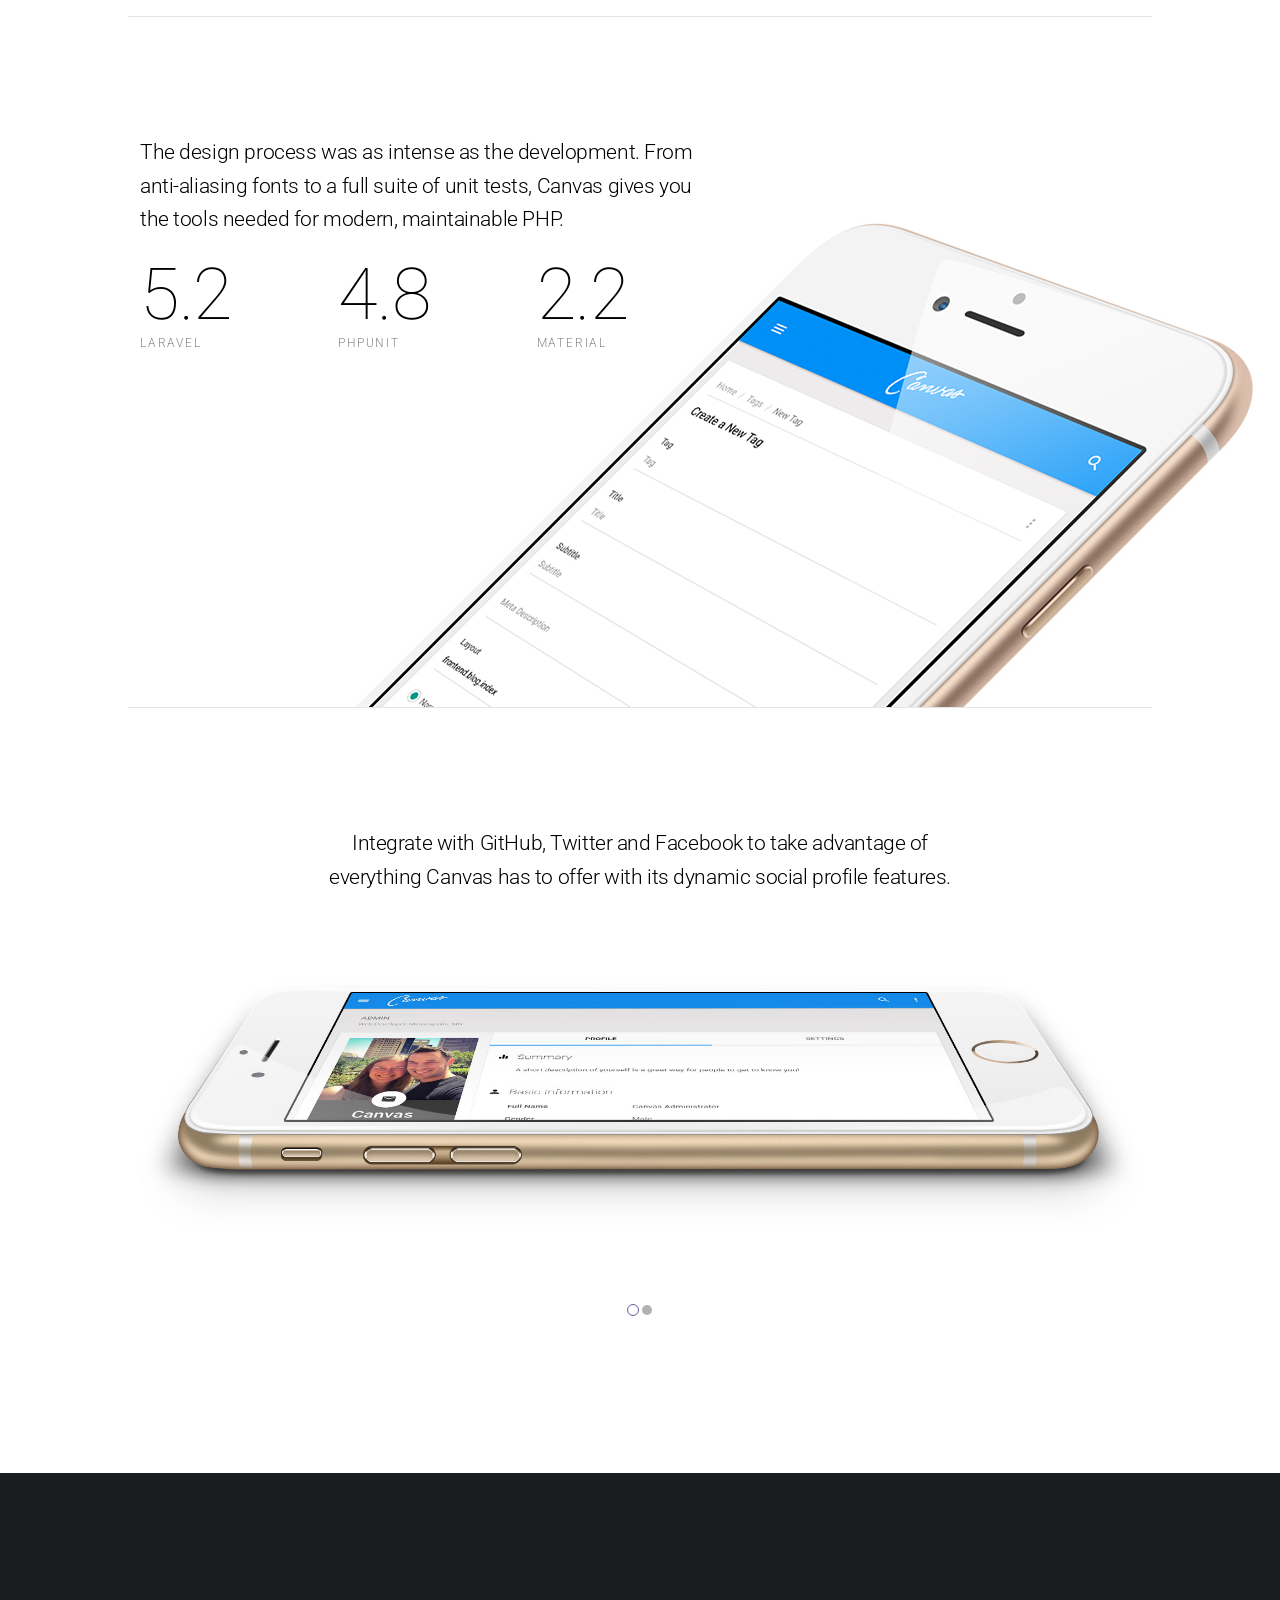
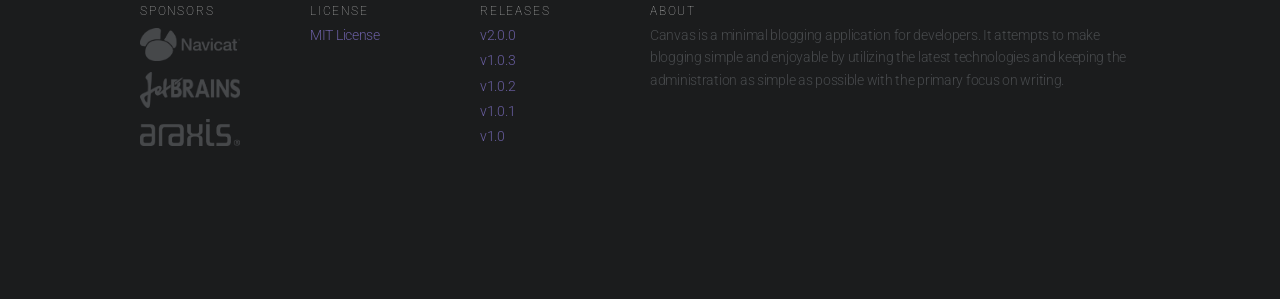
==== commit 703a1600: "Update index.html" ====
--- a/index.html
+++ b/index.html
@@ -89,8 +89,8 @@
                     </div>
                     <div class="gj">
                         <div class="ars">
-                            <h1 class="aqg apd">1</h1>
-                            <span class="aqh">Open Issue</span>
+                            <h1 class="aqg apd">0</h1>
+                            <span class="aqh">Open Issues</span>
                         </div>
                     </div>
                 </div>
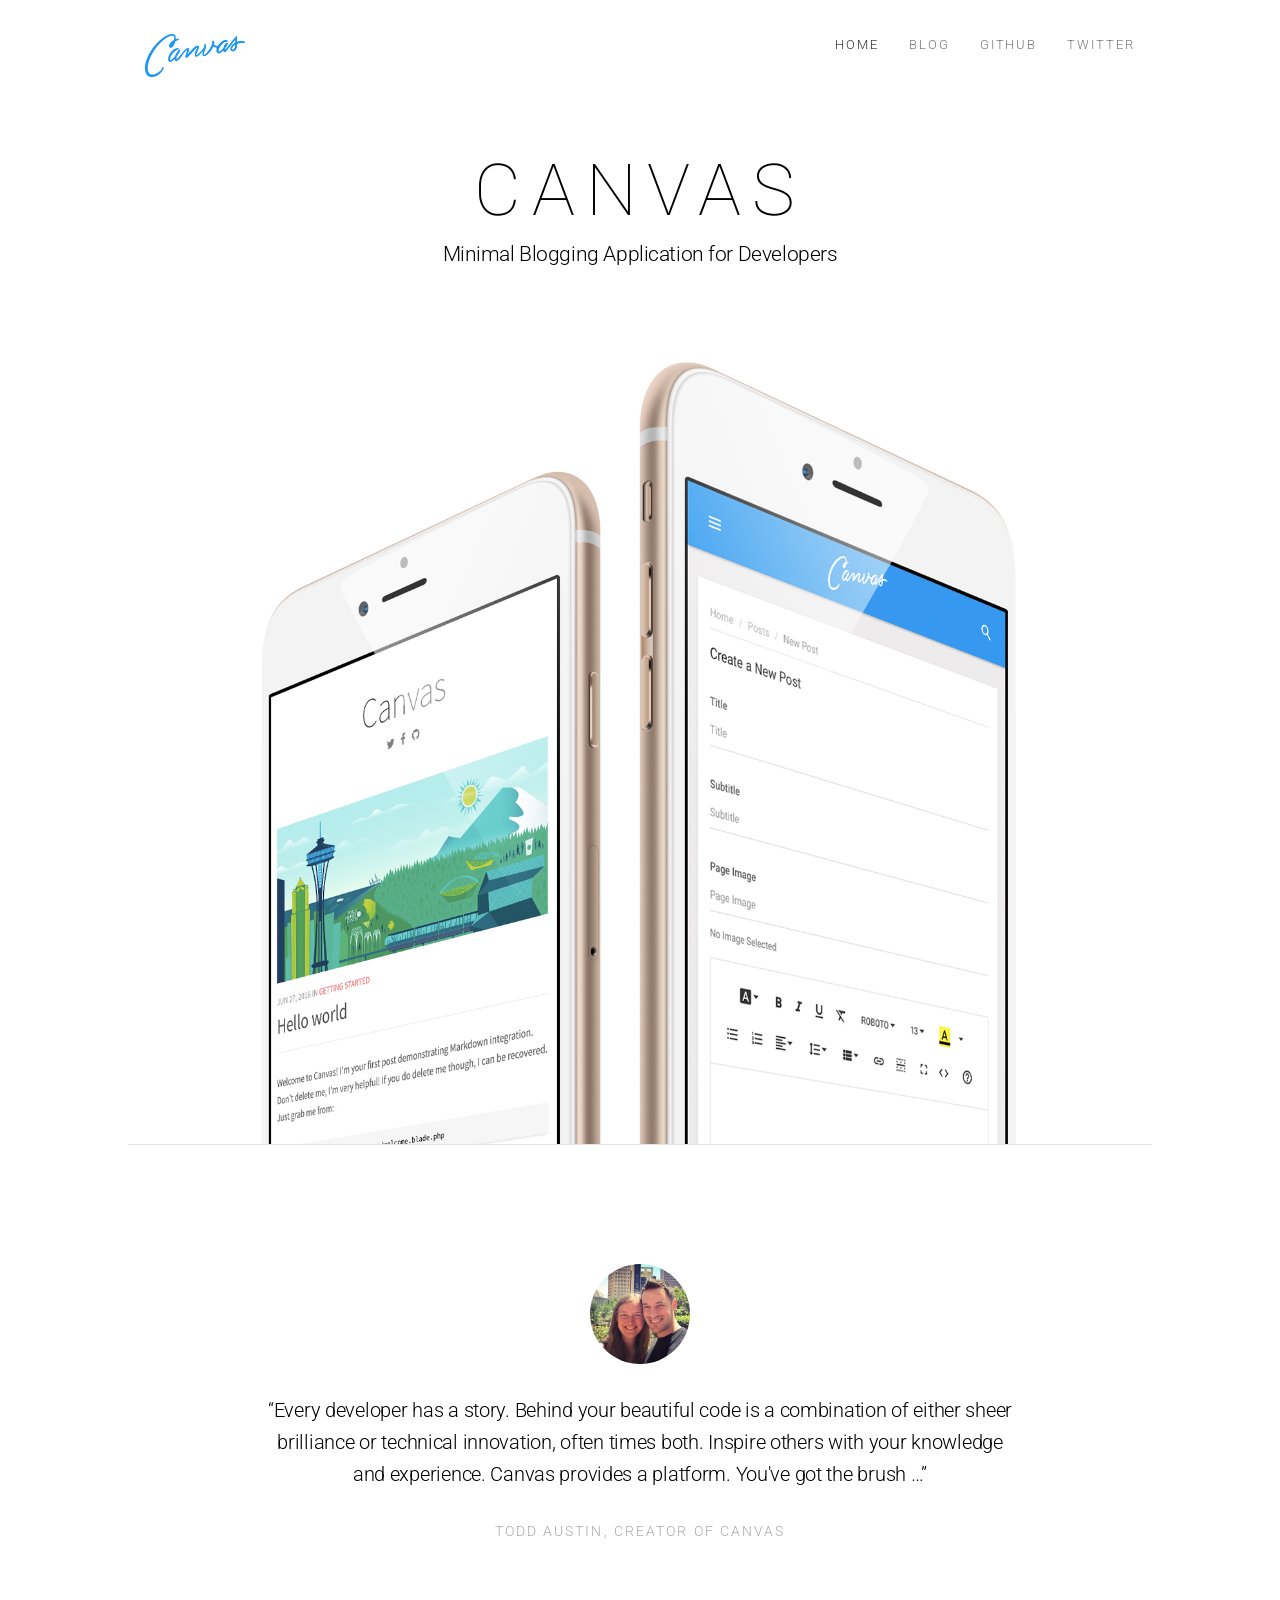
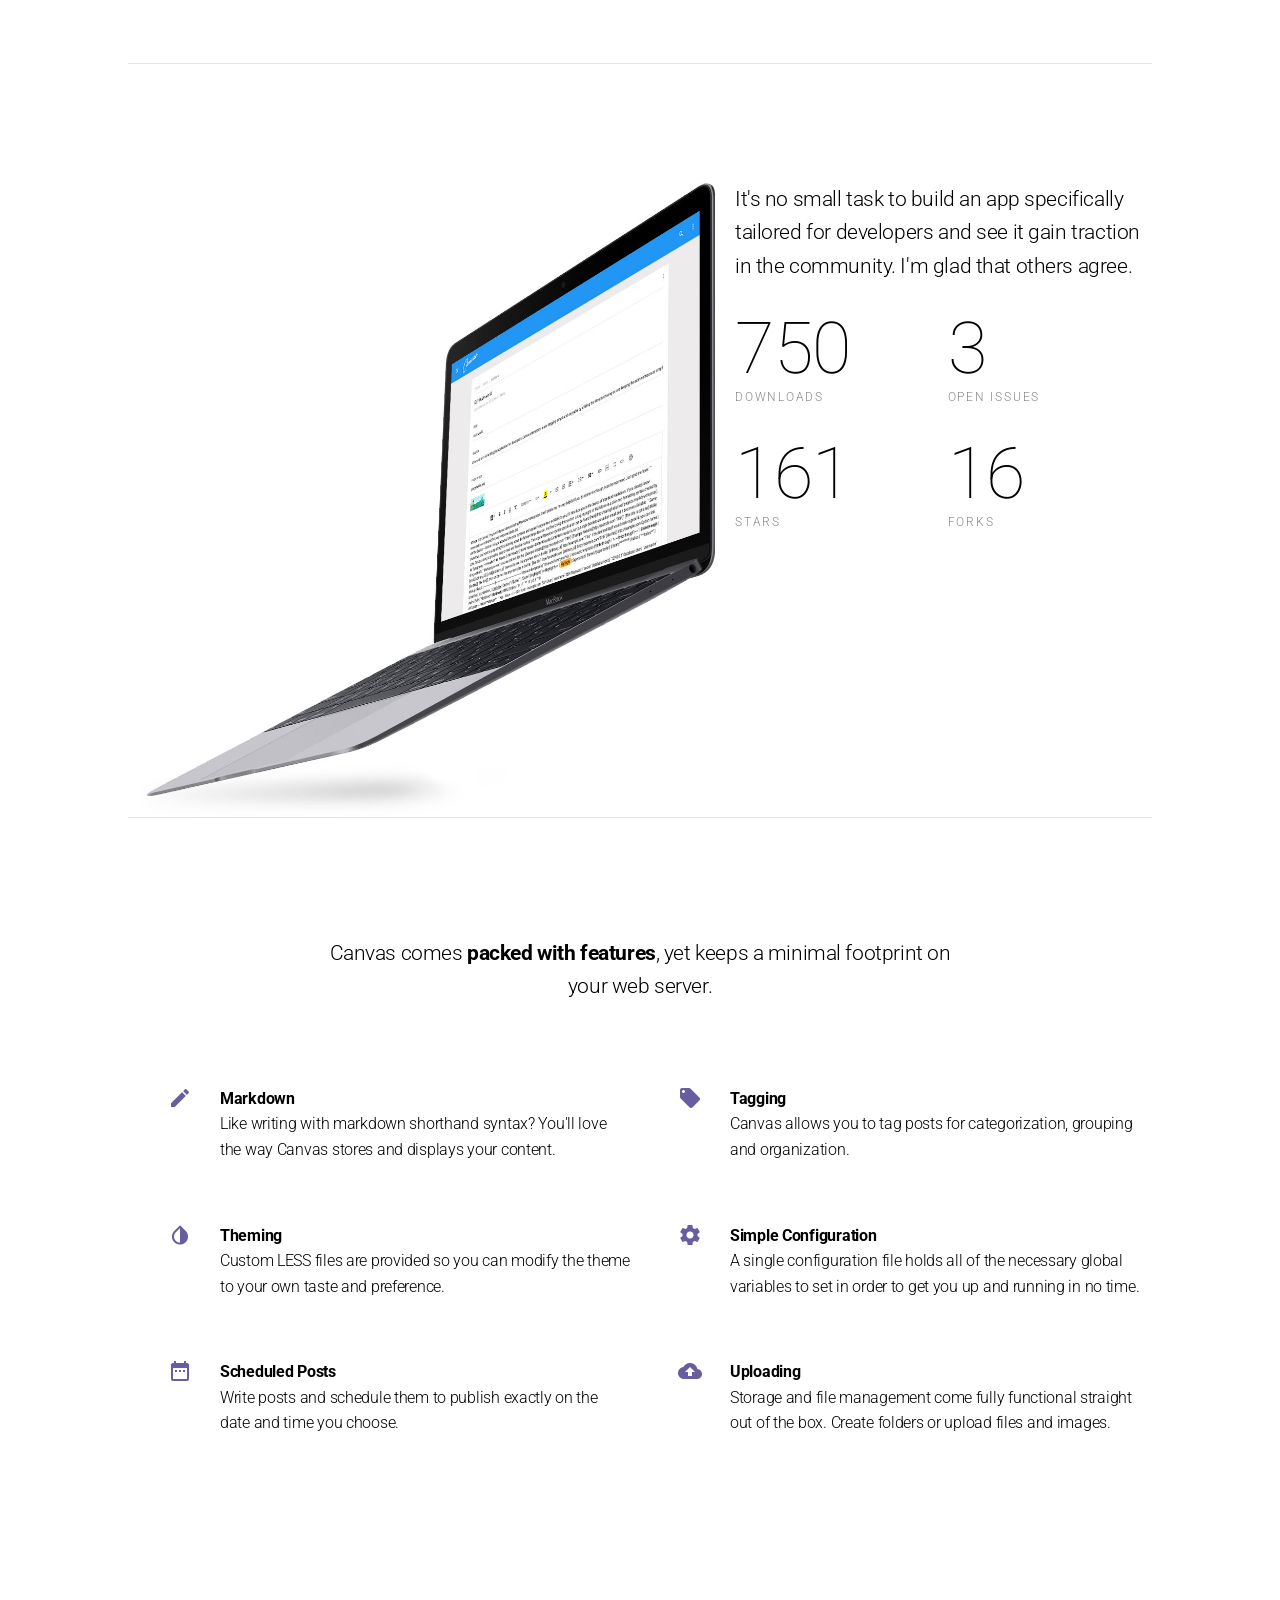
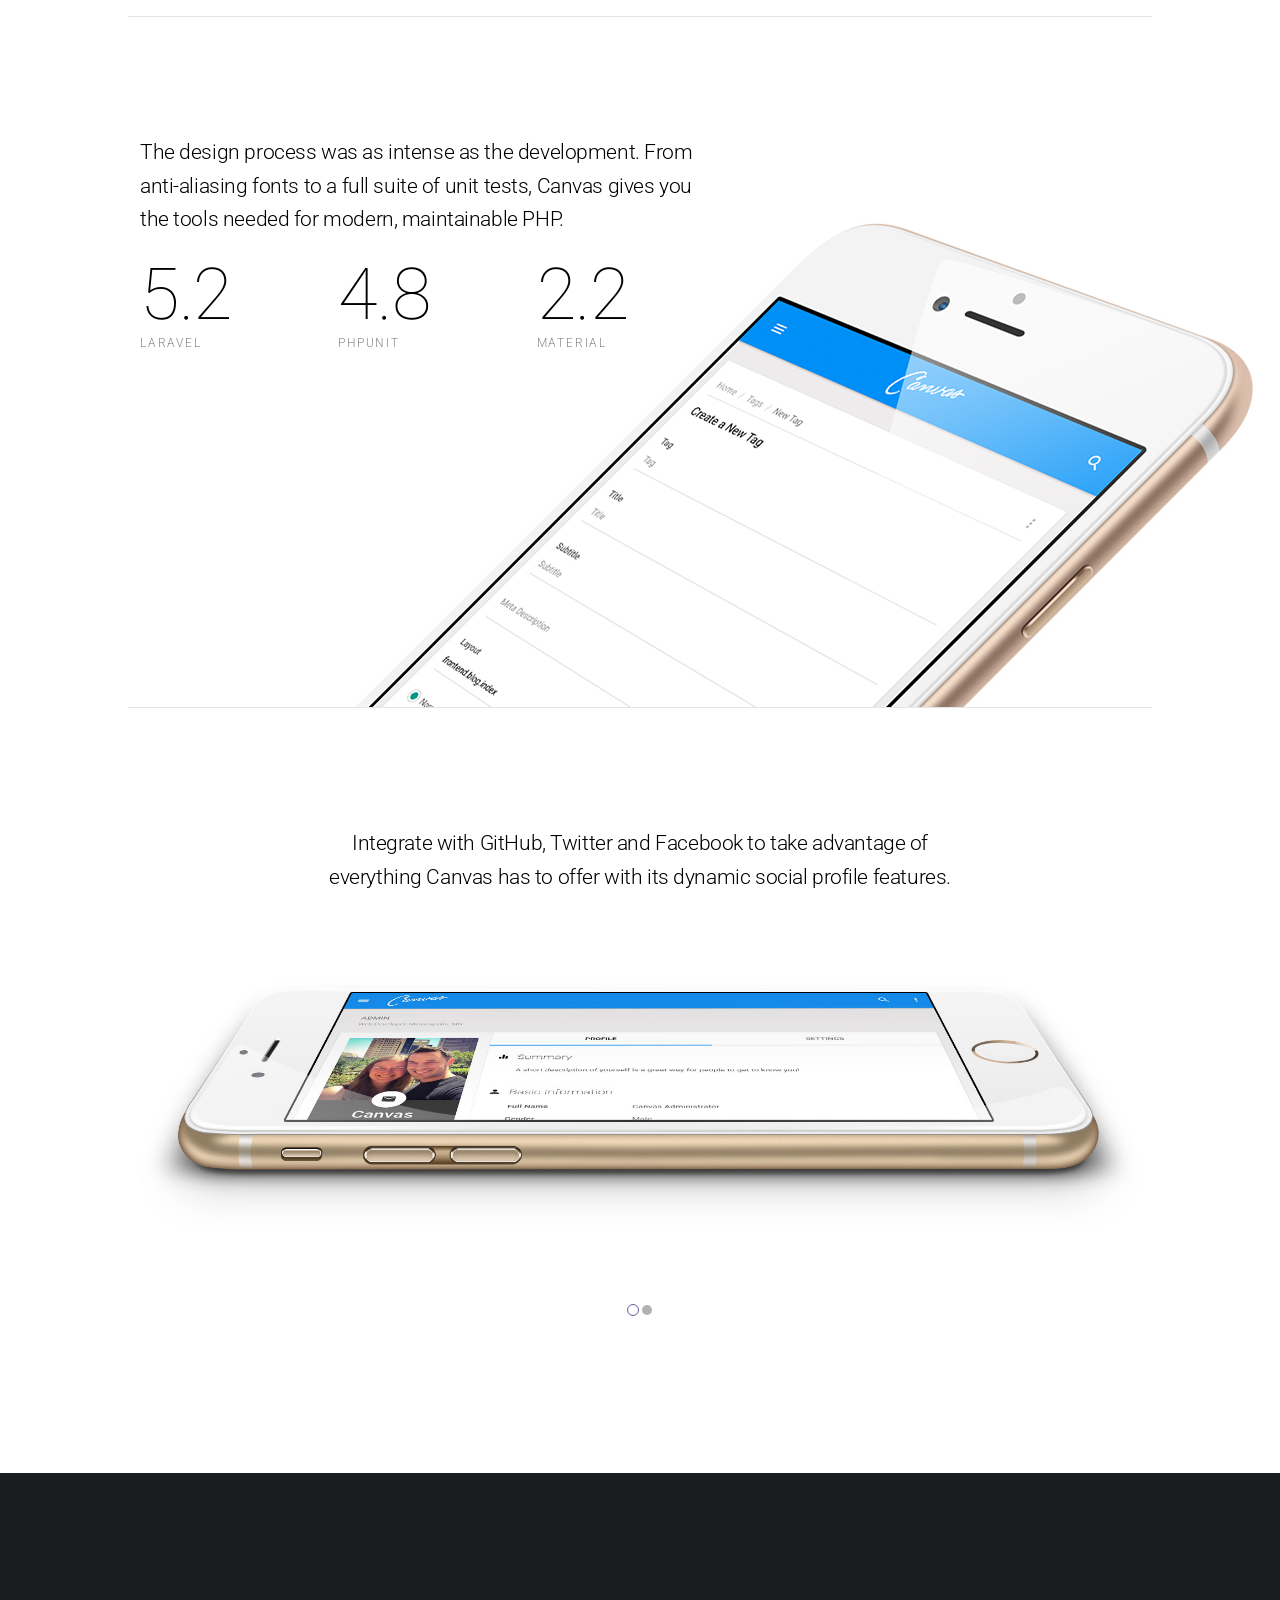
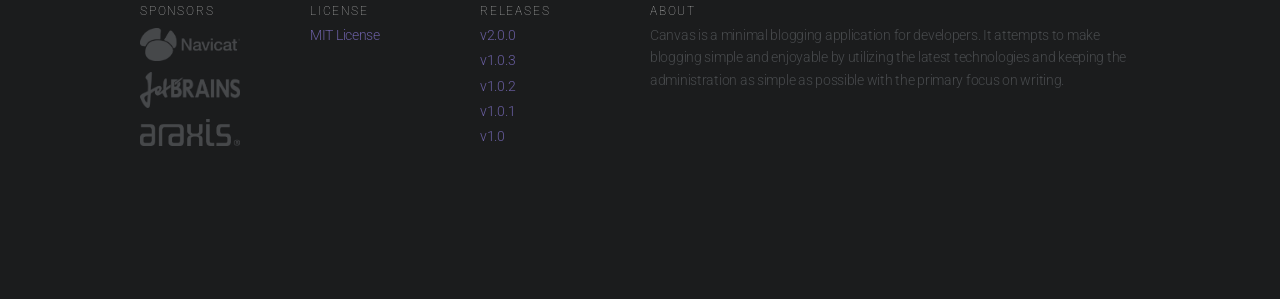
==== commit 8b07fcf0: "Update index.html" ====
--- a/index.html
+++ b/index.html
@@ -83,13 +83,13 @@
                 <div class="c ami">
                     <div class="gj">
                         <div class="ars">
-                            <h1 class="aqg apd">695</h1>
+                            <h1 class="aqg apd">750</h1>
                             <span class="aqh">Downloads</span>
                         </div>
                     </div>
                     <div class="gj">
                         <div class="ars">
-                            <h1 class="aqg apd">0</h1>
+                            <h1 class="aqg apd">3</h1>
                             <span class="aqh">Open Issues</span>
                         </div>
                     </div>
@@ -97,13 +97,13 @@
                 <div class="c vc">
                     <div class="gj ah">
                         <div class="ars">
-                            <h1 class="aqg apd">123</h1>
+                            <h1 class="aqg apd">161</h1>
                             <span class="aqh">Stars</span>
                         </div>
                     </div>
                     <div class="gj ah">
                         <div class="ars">
-                            <h1 class="aqg apd">14</h1>
+                            <h1 class="aqg apd">16</h1>
                             <span class="aqh">Forks</span>
                         </div>
                     </div>
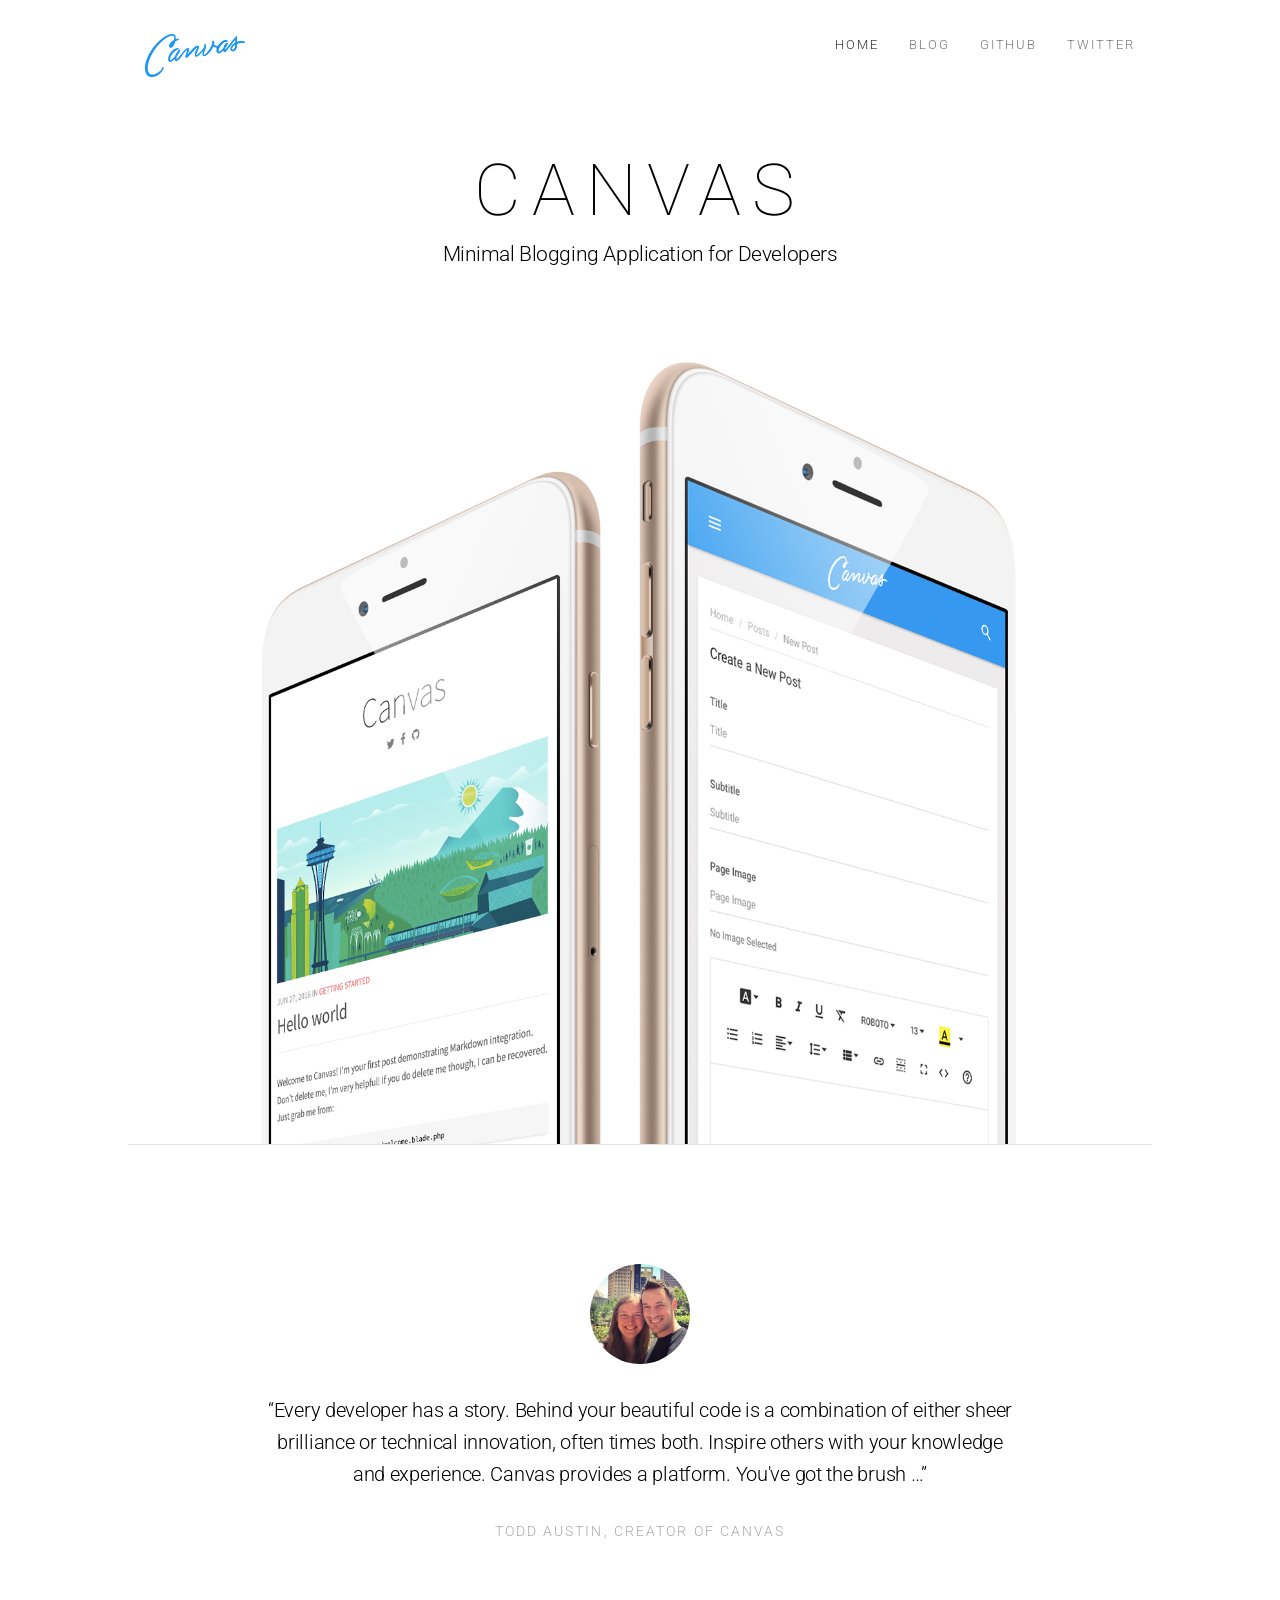
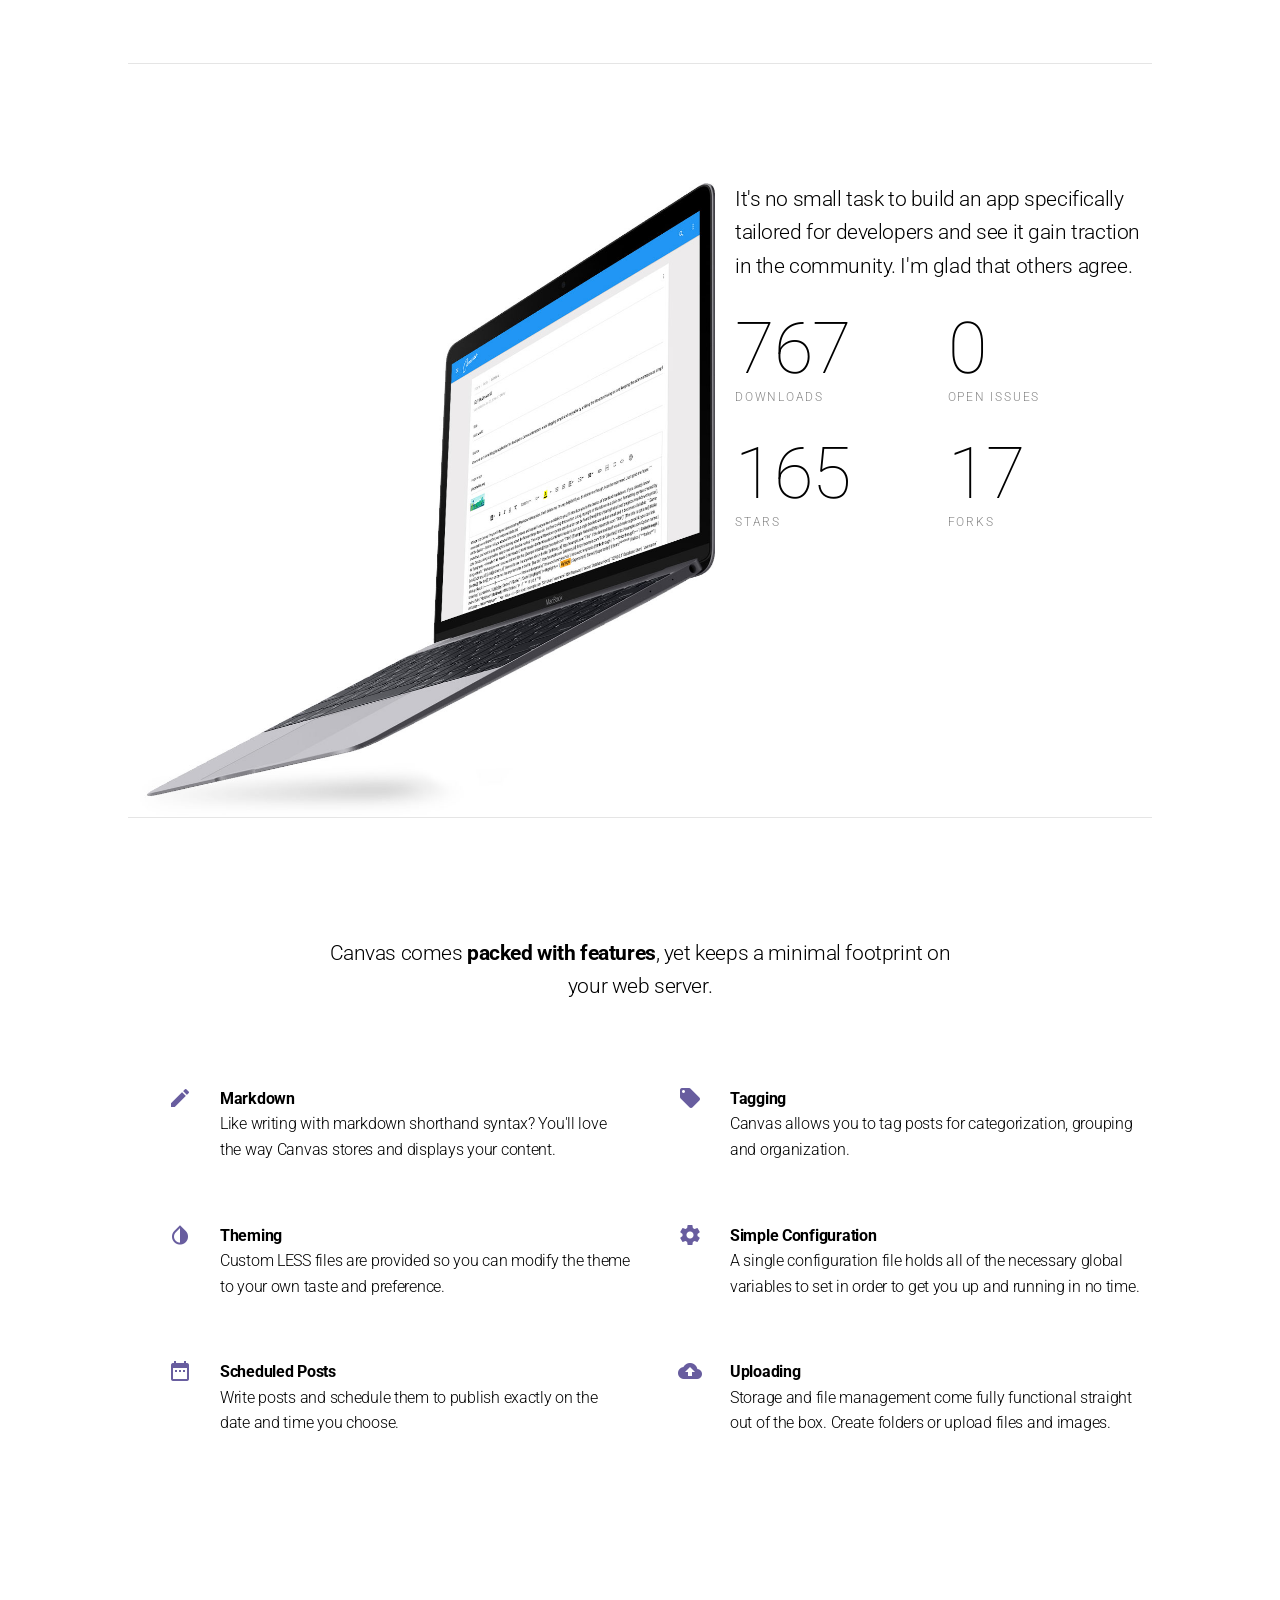
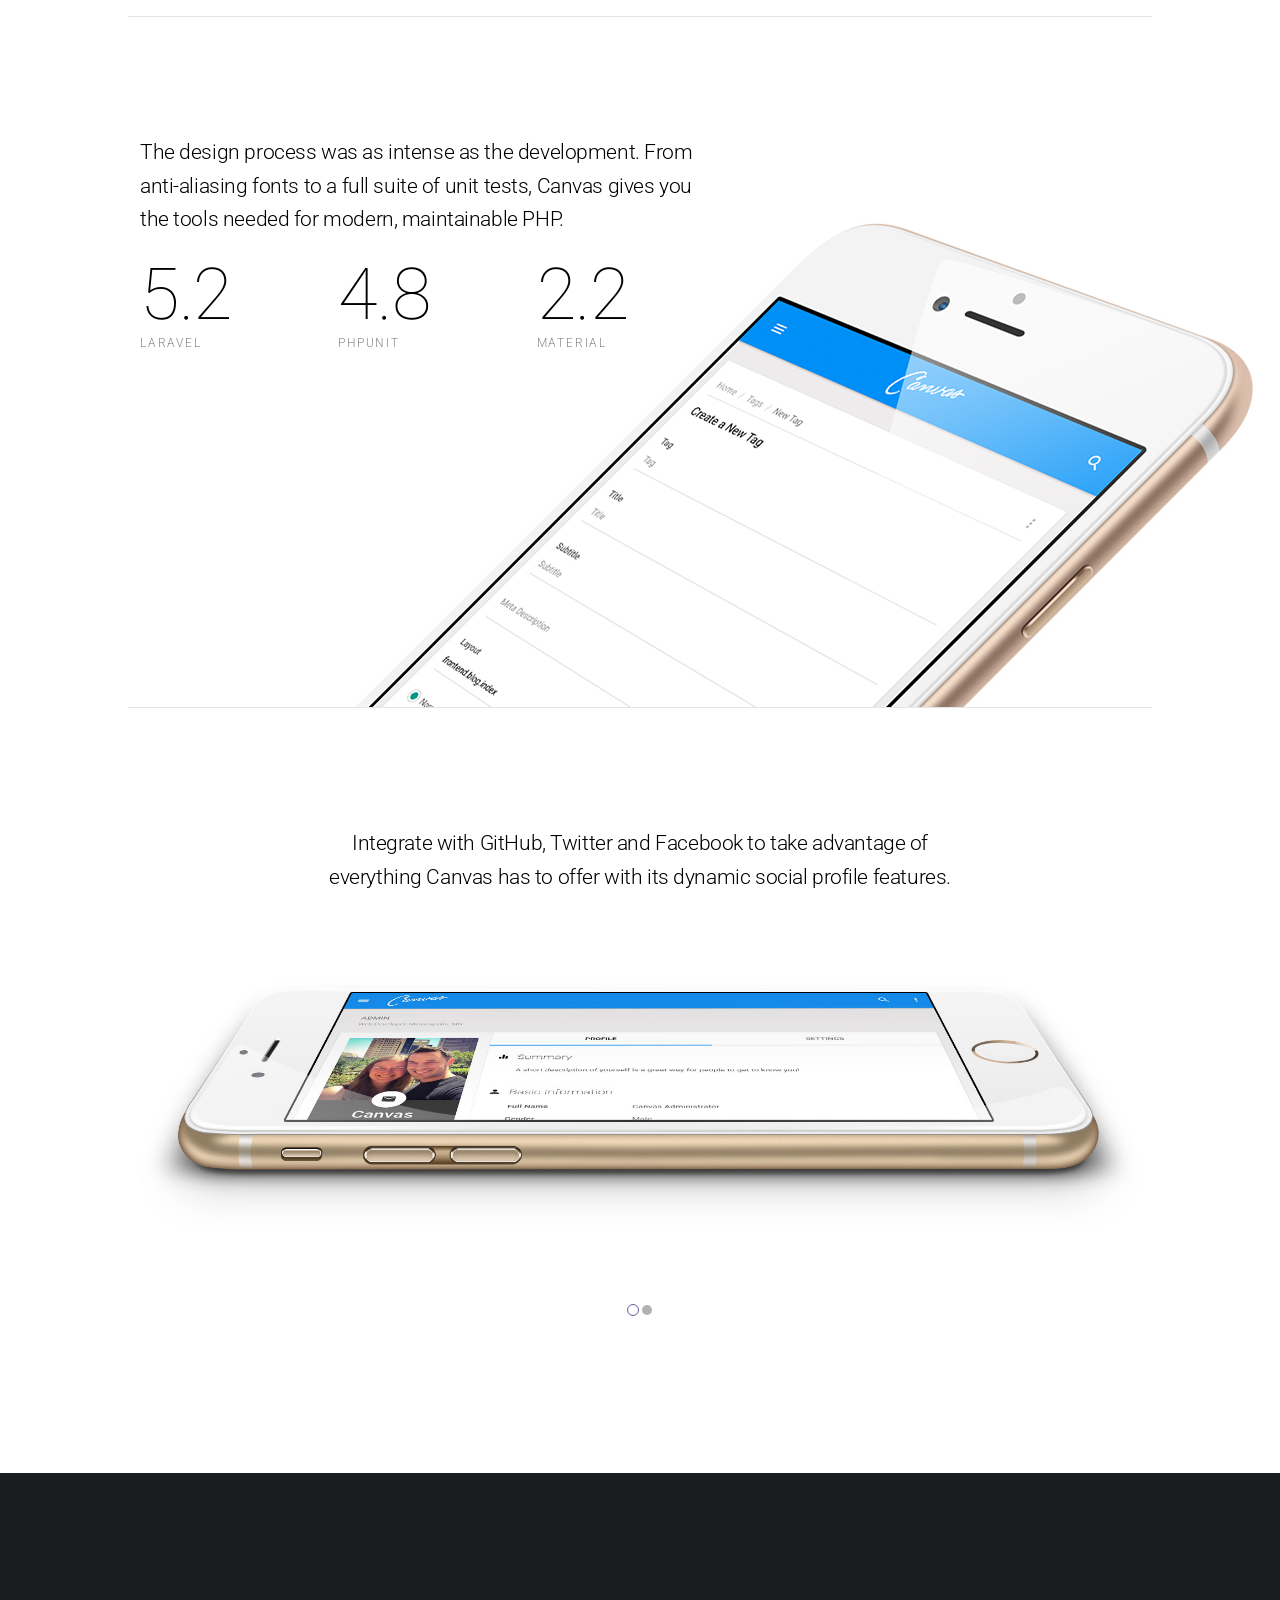
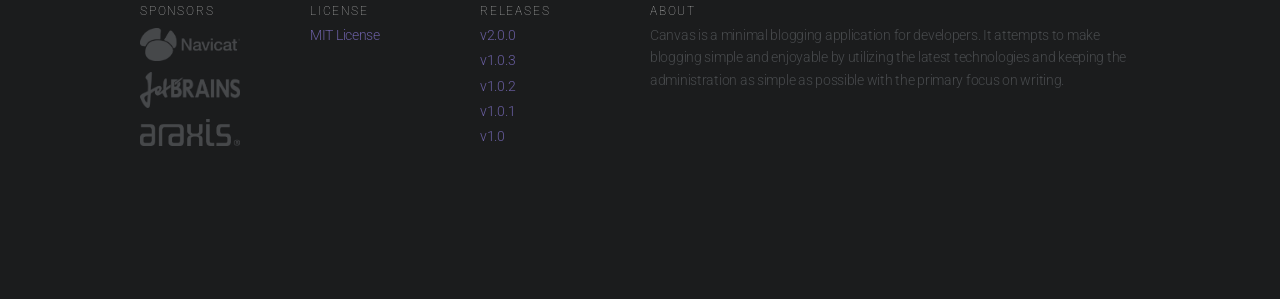
==== commit e4479cd7: "Update index.html" ====
--- a/index.html
+++ b/index.html
@@ -83,13 +83,13 @@
                 <div class="c ami">
                     <div class="gj">
                         <div class="ars">
-                            <h1 class="aqg apd">750</h1>
+                            <h1 class="aqg apd">767</h1>
                             <span class="aqh">Downloads</span>
                         </div>
                     </div>
                     <div class="gj">
                         <div class="ars">
-                            <h1 class="aqg apd">3</h1>
+                            <h1 class="aqg apd">0</h1>
                             <span class="aqh">Open Issues</span>
                         </div>
                     </div>
@@ -97,13 +97,13 @@
                 <div class="c vc">
                     <div class="gj ah">
                         <div class="ars">
-                            <h1 class="aqg apd">161</h1>
+                            <h1 class="aqg apd">165</h1>
                             <span class="aqh">Stars</span>
                         </div>
                     </div>
                     <div class="gj ah">
                         <div class="ars">
-                            <h1 class="aqg apd">16</h1>
+                            <h1 class="aqg apd">17</h1>
                             <span class="aqh">Forks</span>
                         </div>
                     </div>
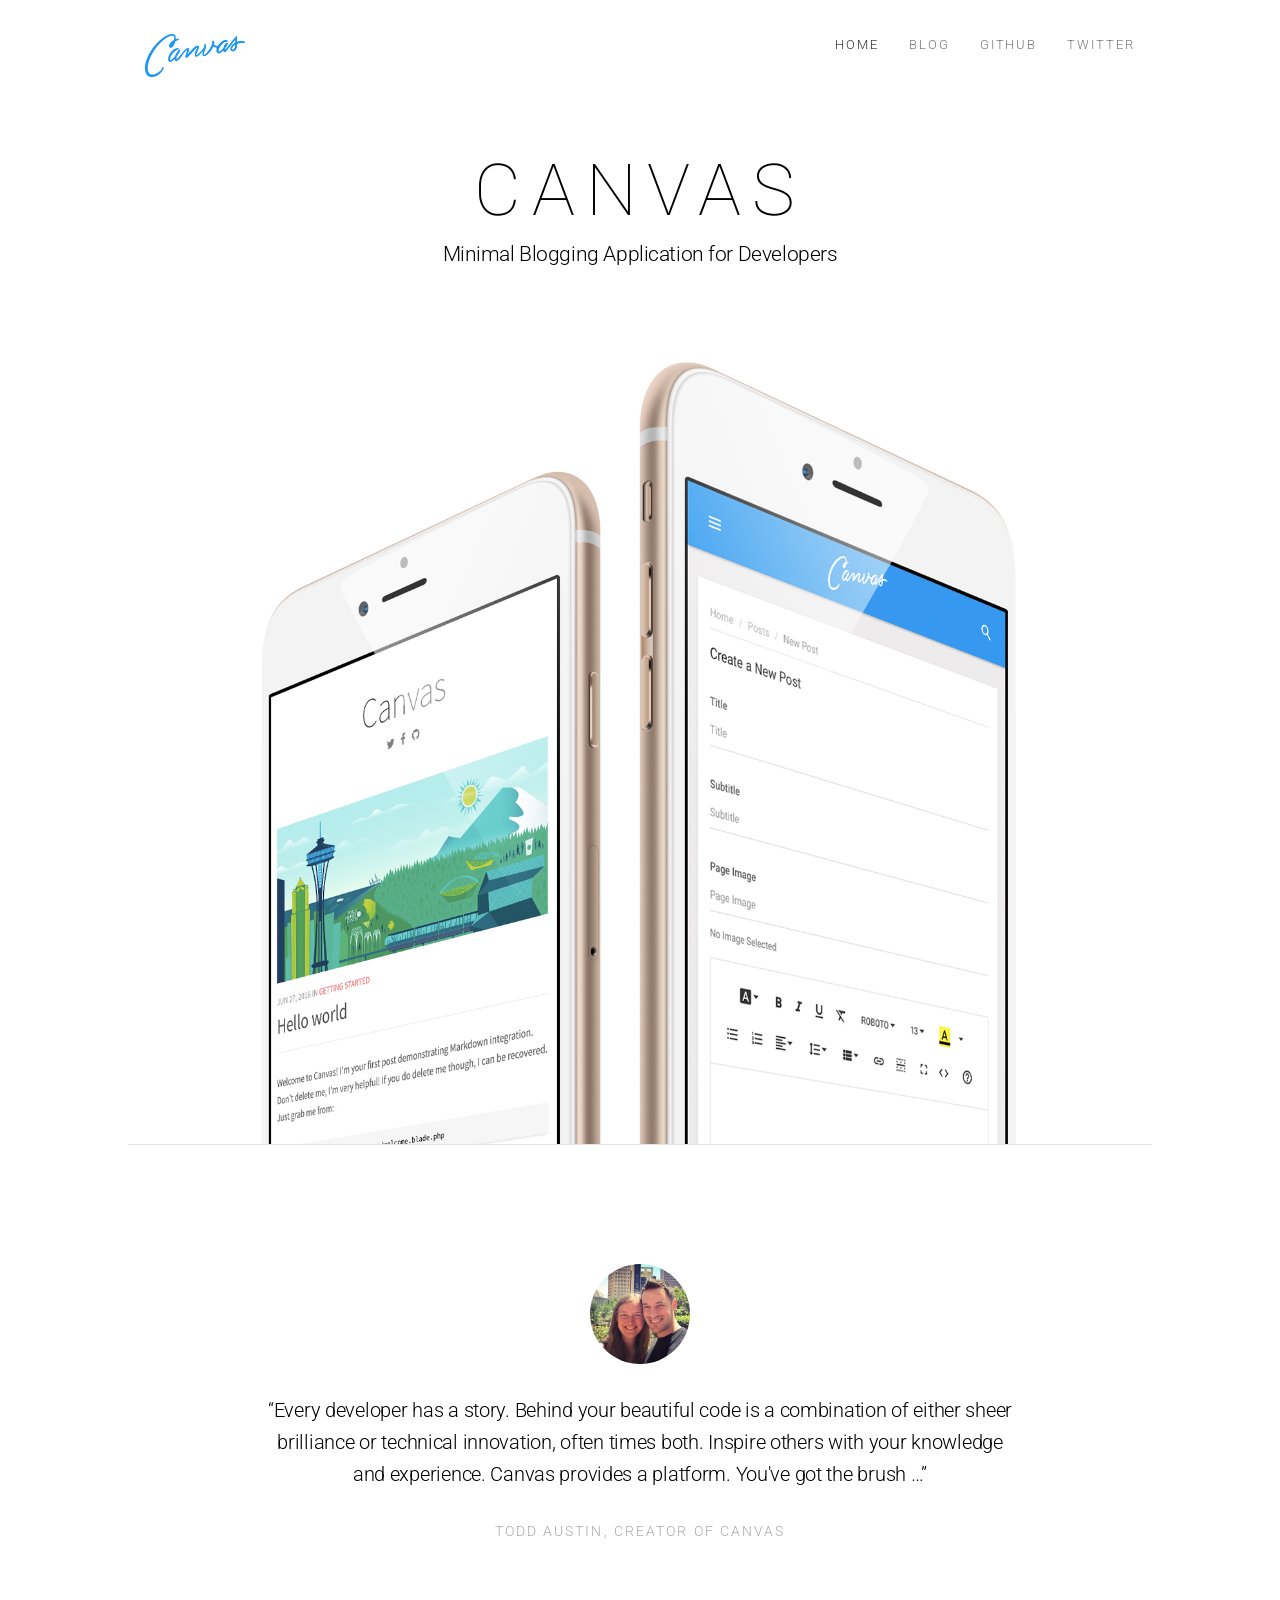
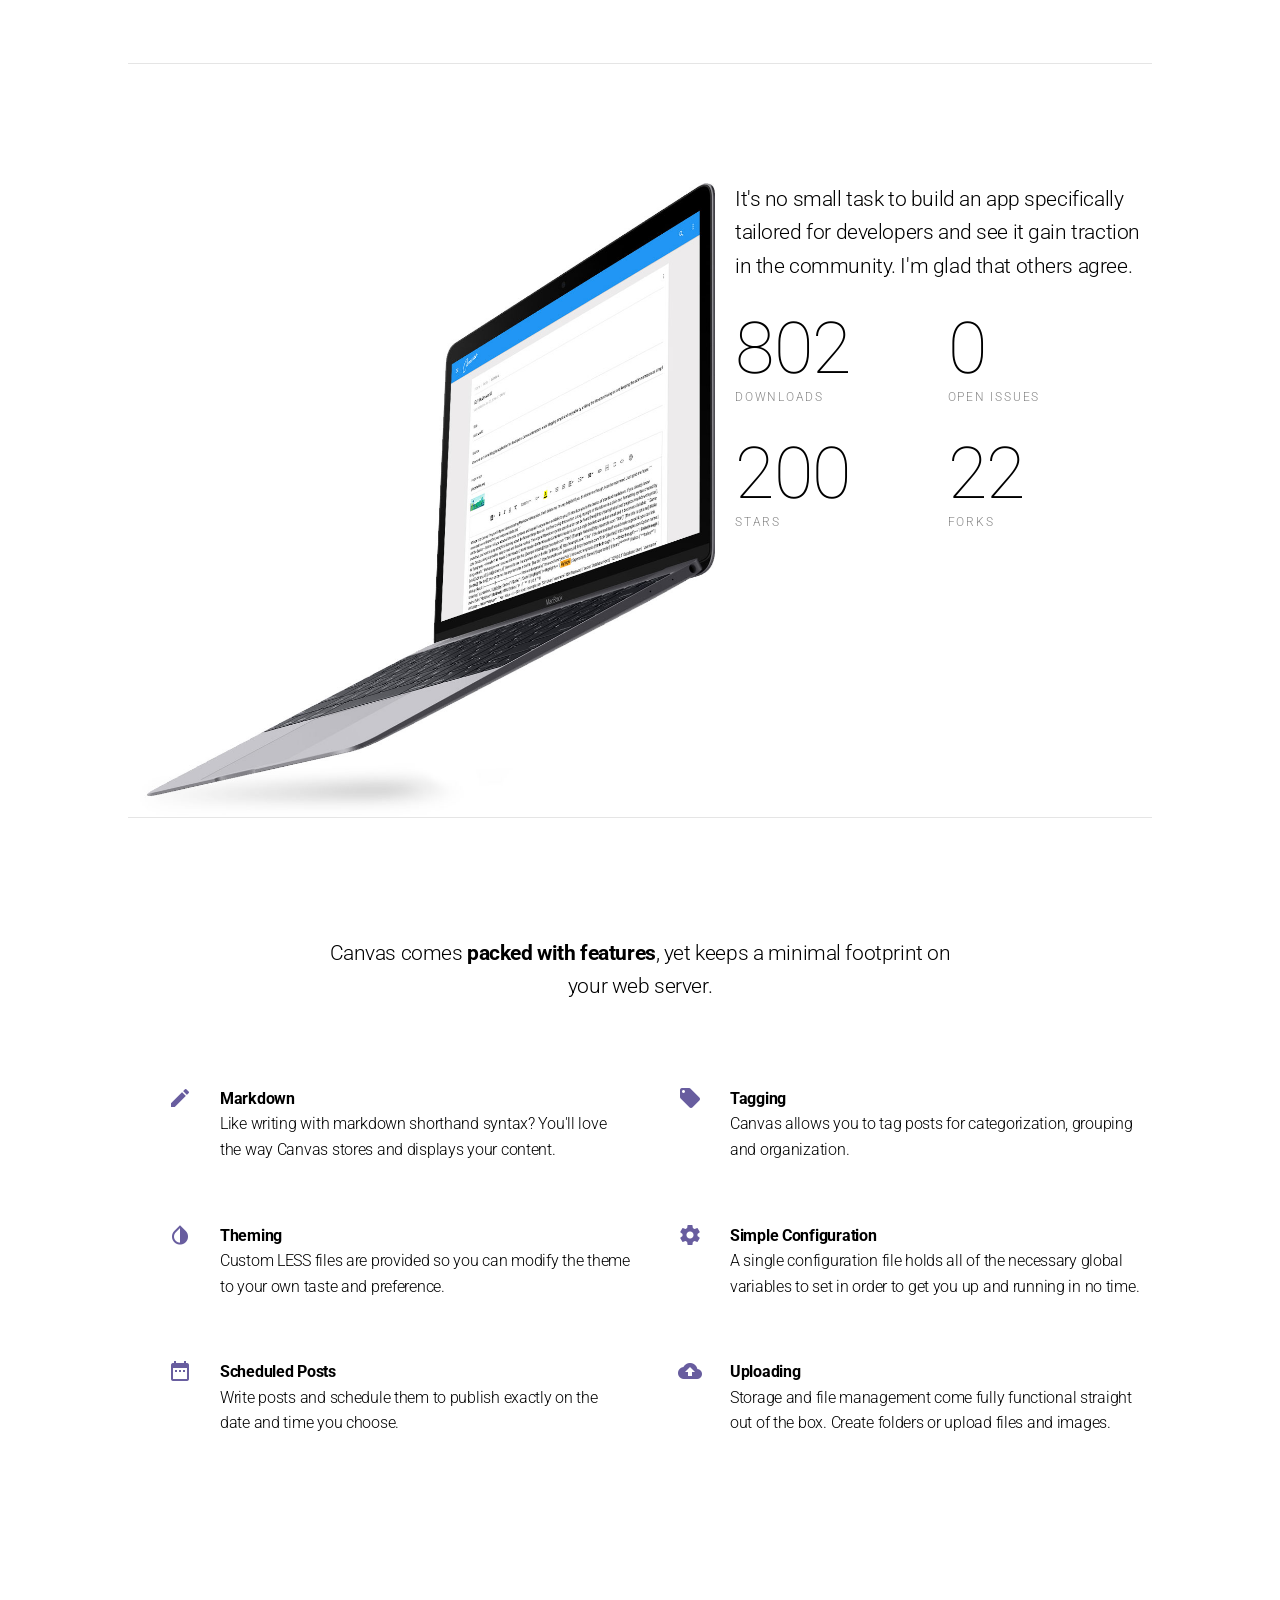
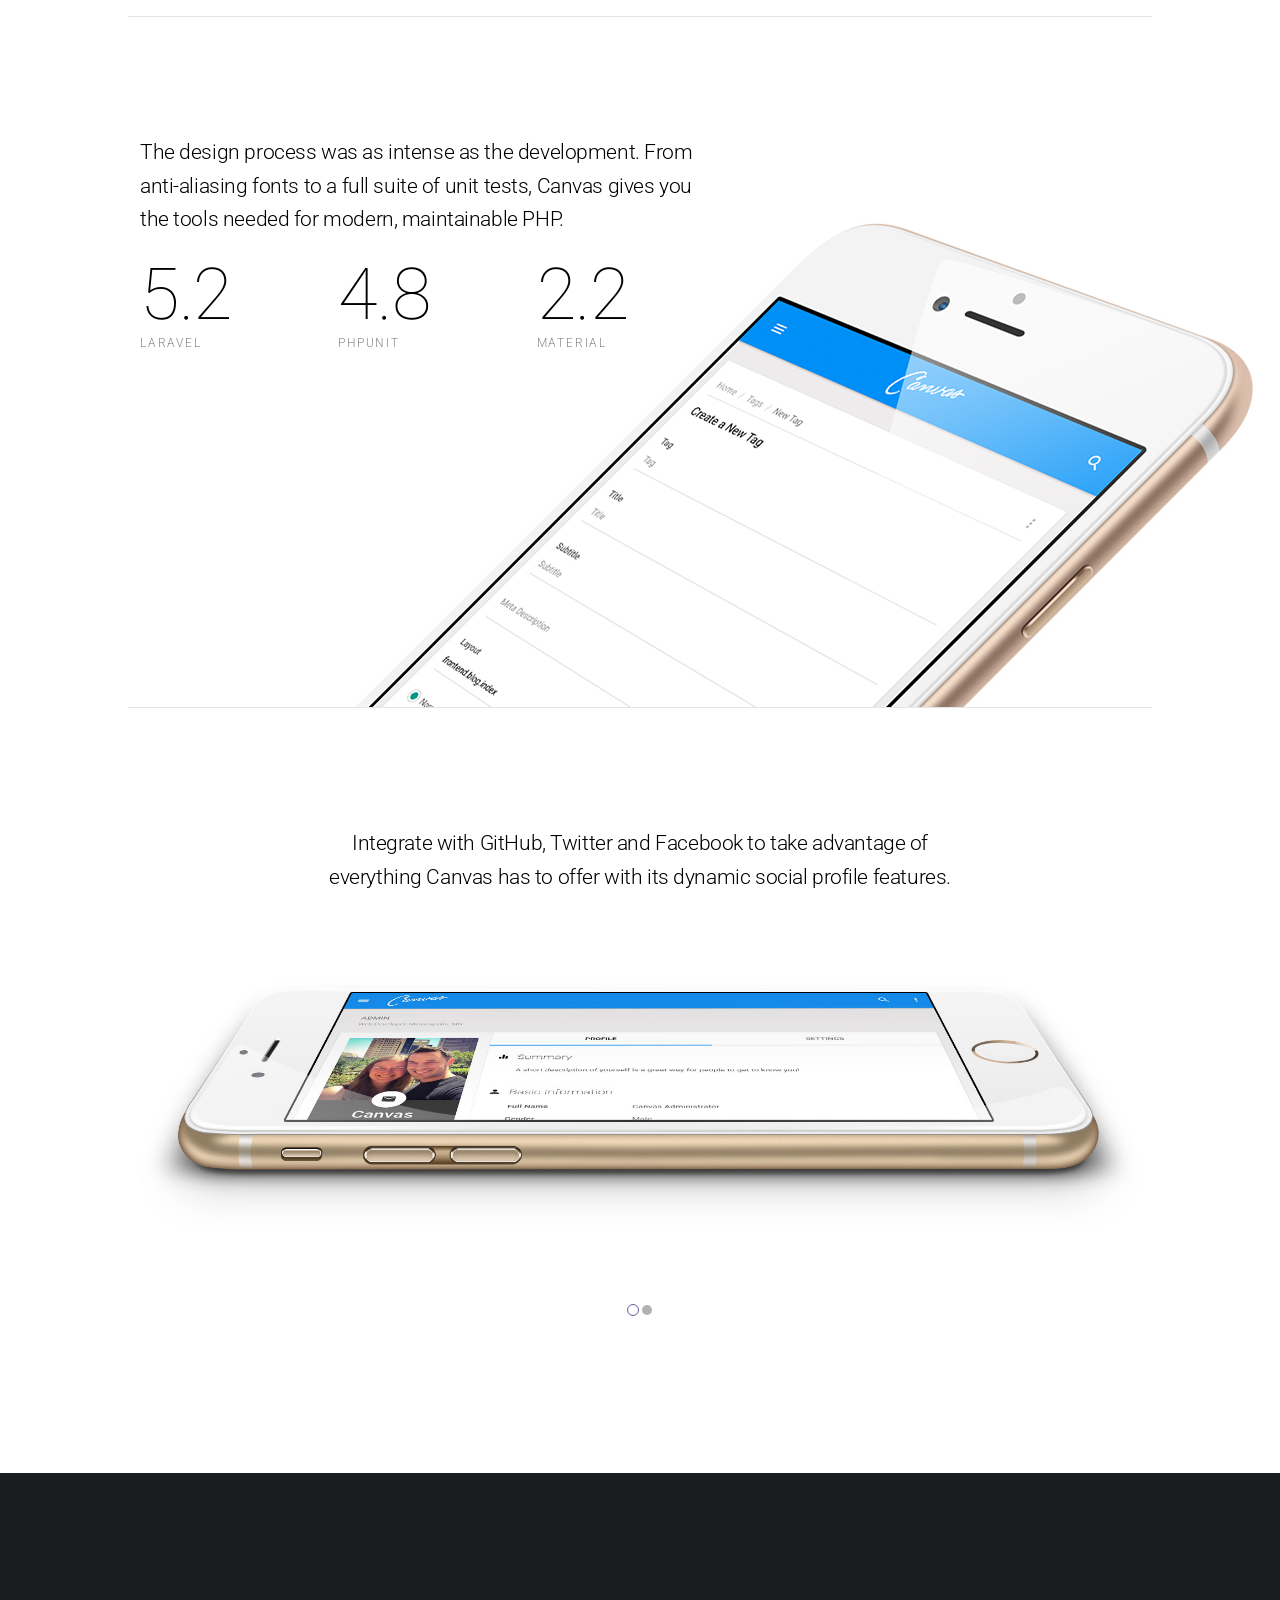
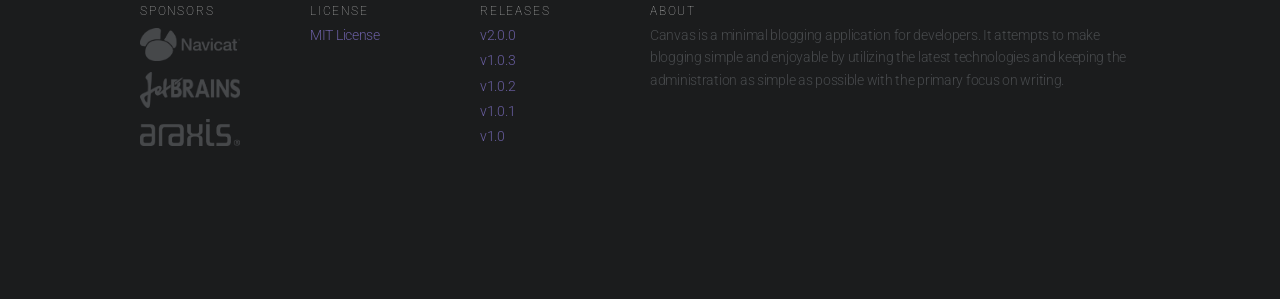
==== commit 2371cae7: "Update index.html" ====
--- a/index.html
+++ b/index.html
@@ -83,7 +83,7 @@
                 <div class="c ami">
                     <div class="gj">
                         <div class="ars">
-                            <h1 class="aqg apd">767</h1>
+                            <h1 class="aqg apd">802</h1>
                             <span class="aqh">Downloads</span>
                         </div>
                     </div>
@@ -97,13 +97,13 @@
                 <div class="c vc">
                     <div class="gj ah">
                         <div class="ars">
-                            <h1 class="aqg apd">165</h1>
+                            <h1 class="aqg apd">200</h1>
                             <span class="aqh">Stars</span>
                         </div>
                     </div>
                     <div class="gj ah">
                         <div class="ars">
-                            <h1 class="aqg apd">17</h1>
+                            <h1 class="aqg apd">22</h1>
                             <span class="aqh">Forks</span>
                         </div>
                     </div>
